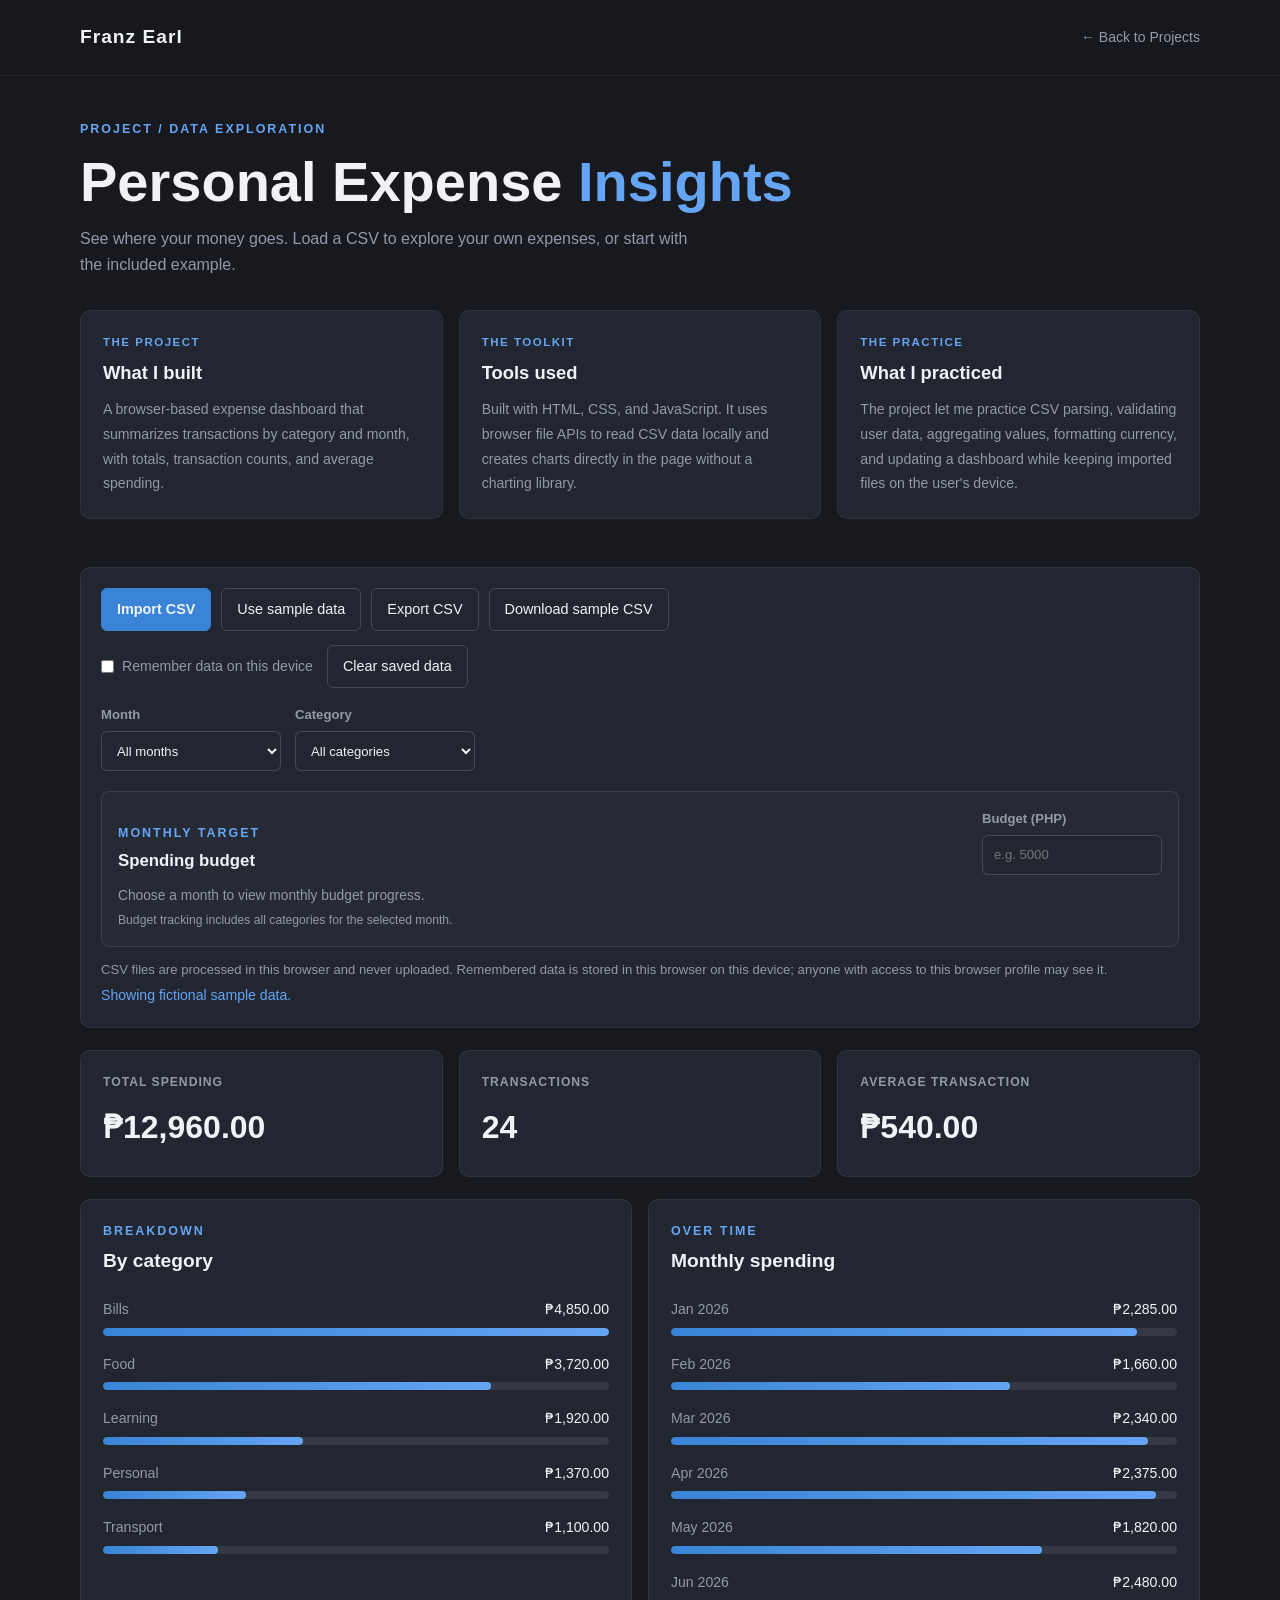
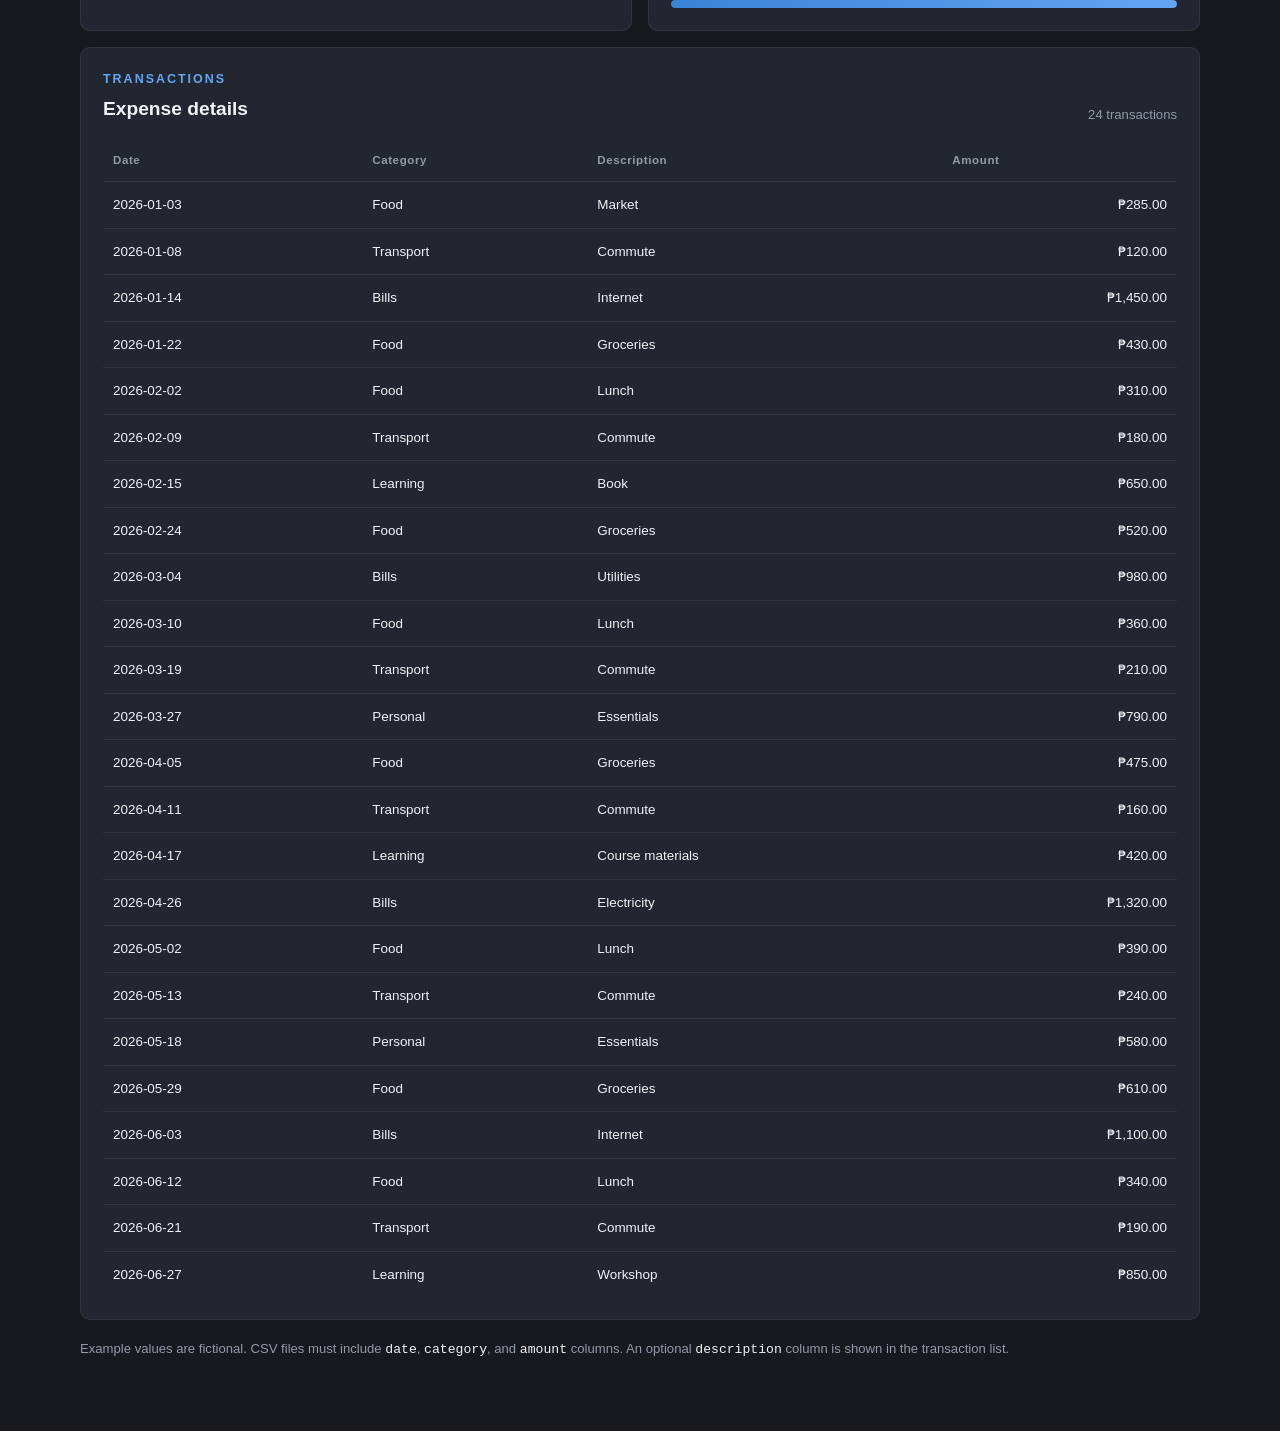
==== projects/expense-insights/index.html @ 7badbdc2 "Add monthly budget tracking to expense dashboard Co-authored-by: Copilot App <223556219+Copilot@user" ====
<!DOCTYPE html>
<html lang="en">
<head>
    <meta charset="UTF-8">
    <meta name="viewport" content="width=device-width, initial-scale=1.0">
    <meta name="description" content="A private, browser-based dashboard for exploring expenses by month and category.">
    <title>Personal Expense Insights | Franz Earl</title>
    <link rel="stylesheet" href="../../styles.css">
    <link rel="stylesheet" href="styles.css">
    <script src="script.js" defer></script>
</head>
<body>
    <header>
        <nav class="navbar">
            <a href="../../index.html" class="logo">Franz Earl</a>
            <a href="../../index.html#projects" class="back-link">← Back to Projects</a>
        </nav>
    </header>

    <main class="expense-dashboard">
        <div class="dashboard-container">
            <section class="dashboard-heading" aria-labelledby="dashboard-title">
                <p class="dashboard-eyebrow">PROJECT / DATA EXPLORATION</p>
                <h1 id="dashboard-title">Personal Expense <span>Insights</span></h1>
                <p class="dashboard-intro">
                    See where your money goes. Load a CSV to explore your own expenses,
                    or start with the included example.
                </p>
            </section>

            <section class="program-overview" aria-label="About this project">
                <article class="program-overview-card">
                    <p class="program-overview-label">THE PROJECT</p>
                    <h2>What I built</h2>
                    <p>
                        A browser-based expense dashboard that summarizes transactions
                        by category and month, with totals, transaction counts, and
                        average spending.
                    </p>
                </article>
                <article class="program-overview-card">
                    <p class="program-overview-label">THE TOOLKIT</p>
                    <h2>Tools used</h2>
                    <p>
                        Built with HTML, CSS, and JavaScript. It uses browser file APIs
                        to read CSV data locally and creates charts directly in the page
                        without a charting library.
                    </p>
                </article>
                <article class="program-overview-card">
                    <p class="program-overview-label">THE PRACTICE</p>
                    <h2>What I practiced</h2>
                    <p>
                        The project let me practice CSV parsing, validating user data,
                        aggregating values, formatting currency, and updating a dashboard
                        while keeping imported files on the user's device.
                    </p>
                </article>
            </section>

            <section class="dashboard-toolbar" aria-label="Expense data">
                <div class="data-actions">
                    <input id="csv-file" type="file" accept=".csv,text/csv">
                    <label class="upload-button" for="csv-file">Import CSV</label>
                    <button id="sample-button" class="secondary-button" type="button">Use sample data</button>
                    <button id="export-button" class="secondary-button" type="button">Export CSV</button>
                    <a id="download-sample" class="secondary-button" download="sample-expenses.csv">Download sample CSV</a>
                </div>
                <div class="saved-data-actions">
                    <label class="remember-data-option">
                        <input id="remember-data" type="checkbox">
                        Remember data on this device
                    </label>
                    <button id="clear-saved-data" class="secondary-button" type="button">
                        Clear saved data
                    </button>
                </div>
                <div class="expense-filters" aria-label="Filter expenses">
                    <label class="expense-filter">
                        <span>Month</span>
                        <select id="month-filter">
                            <option value="">All months</option>
                        </select>
                    </label>
                    <label class="expense-filter">
                        <span>Category</span>
                        <select id="category-filter">
                            <option value="">All categories</option>
                        </select>
                    </label>
                </div>
                <section class="monthly-budget" aria-labelledby="monthly-budget-title">
                    <div class="monthly-budget-heading">
                        <div>
                            <p class="chart-eyebrow">MONTHLY TARGET</p>
                            <h2 id="monthly-budget-title">Spending budget</h2>
                        </div>
                        <label class="budget-input">
                            <span>Budget (PHP)</span>
                            <input id="budget-target" type="number" min="0" step="0.01"
                                inputmode="decimal" placeholder="e.g. 5000">
                        </label>
                    </div>
                    <progress id="budget-progress" max="100" value="0" hidden
                        aria-label="Monthly budget used"></progress>
                    <p id="budget-status" class="budget-status" role="status" aria-live="polite">
                        Choose a month and enter a budget to track spending.
                    </p>
                    <p class="budget-note">
                        Budget tracking includes all categories for the selected month.
                    </p>
                </section>
                <p class="privacy-note">
                    CSV files are processed in this browser and never uploaded. Remembered
                    data is stored in this browser on this device; anyone with access to
                    this browser profile may see it.
                </p>
                <p id="data-status" class="data-status" role="status" aria-live="polite"></p>
            </section>

            <section class="summary-grid" aria-label="Expense summary">
                <article class="summary-card">
                    <p class="summary-label">TOTAL SPENDING</p>
                    <p id="total-spending" class="summary-value">—</p>
                </article>
                <article class="summary-card">
                    <p class="summary-label">TRANSACTIONS</p>
                    <p id="transaction-count" class="summary-value">—</p>
                </article>
                <article class="summary-card">
                    <p class="summary-label">AVERAGE TRANSACTION</p>
                    <p id="average-transaction" class="summary-value">—</p>
                </article>
            </section>

            <section class="charts-grid" aria-label="Spending charts">
                <article class="chart-card">
                    <div class="chart-heading">
                        <div>
                            <p class="chart-eyebrow">BREAKDOWN</p>
                            <h2>By category</h2>
                        </div>
                    </div>
                    <div id="category-chart" class="chart-list"></div>
                </article>

                <article class="chart-card">
                    <div class="chart-heading">
                        <div>
                            <p class="chart-eyebrow">OVER TIME</p>
                            <h2>Monthly spending</h2>
                        </div>
                    </div>
                    <div id="monthly-chart" class="chart-list"></div>
                </article>
            </section>

            <section class="transaction-section" aria-labelledby="transaction-list-title">
                <div class="chart-heading transaction-heading">
                    <div>
                        <p class="chart-eyebrow">TRANSACTIONS</p>
                        <h2 id="transaction-list-title">Expense details</h2>
                    </div>
                    <span id="transaction-list-count" class="transaction-list-count"></span>
                </div>
                <div class="transaction-table-wrap">
                    <table class="transaction-table">
                        <thead>
                            <tr>
                                <th scope="col">Date</th>
                                <th scope="col">Category</th>
                                <th scope="col">Description</th>
                                <th scope="col">Amount</th>
                            </tr>
                        </thead>
                        <tbody id="transaction-rows"></tbody>
                    </table>
                </div>
            </section>

            <p class="dashboard-footnote">
                Example values are fictional. CSV files must include <code>date</code>,
                <code>category</code>, and <code>amount</code> columns. An optional
                <code>description</code> column is shown in the transaction list.
            </p>
        </div>
    </main>
</body>
</html>
---- styles.css ----
/* ---------- Global ---------- */

:root {
    --background: #17191F;
    --surface: #222630;
    --text-primary: #F0F2F5;
    --text-secondary: #9299A8;
    --accent: #3984D6;
    --accent-hover: #65A5F3;
}

* {
    margin: 0;
    padding: 0;
    box-sizing: border-box;
}

html {
    scroll-behavior: smooth;
}

*:focus-visible {
    outline: 2px solid var(--accent-hover);
    outline-offset: 4px;
}

body {
    background: var(--background);
    color: var(--text-primary);
    font-family: Arial, sans-serif;
    line-height: 1.6;
}

/* ---------- Navigation Bar ---------- */

header {
    width: 100%;
    position: fixed;
    top: 0;
    z-index: 100;
    background: rgba(23, 25, 31, 0.85);
    backdrop-filter: blur(12px);
    border-bottom: 1px solid rgba(255, 255, 255, 0.06);
}

.navbar {
    position: relative;
    max-width: 1200px;
    height: 75px;
    margin: auto;
    padding: 0 40px;

    display: flex;
    align-items: center;
    justify-content: space-between;
}

.logo {
    color: var(--text-primary);
    font-size: 1.2rem;
    font-weight: 700;
    text-decoration: none;
    letter-spacing: 1px;
}

.nav-links {
    display: flex;
    align-items: center;
    gap: 35px;
    list-style: none;
}

.nav-links a {
    color: var(--text-secondary);
    font-size: 0.95rem;
    text-decoration: none;
    transition: color 0.2s ease;
}

.nav-toggle {
    display: none;
    align-items: center;
    gap: 10px;
    padding: 8px 10px;
    border: 1px solid rgba(146, 153, 168, 0.3);
    border-radius: 6px;
    color: var(--text-primary);
    background: transparent;
    font: inherit;
    cursor: pointer;
}

.nav-toggle-icon {
    display: grid;
    gap: 4px;
}

.nav-toggle-icon span {
    width: 18px;
    height: 2px;
    border-radius: 2px;
    background: currentColor;
    transition: transform 0.2s ease, opacity 0.2s ease;
}

.menu-open .nav-toggle-icon span:first-child {
    transform: translateY(6px) rotate(45deg);
}

.menu-open .nav-toggle-icon span:nth-child(2) {
    opacity: 0;
}

.menu-open .nav-toggle-icon span:last-child {
    transform: translateY(-6px) rotate(-45deg);
}

.nav-links a.active {
    color: var(--accent-hover);
}

.nav-links a:hover {
    color: var(--accent-hover);
}

section {
    scroll-margin-top: 75px;
}

/* ---------- Hero Section ---------- */

.hero {
    min-height: 100vh;
    max-width: 1200px;
    margin: auto;
    padding: 75px 40px 0;

    display: flex;
    align-items: center;
}

.hero-content {
    max-width: 750px;
}

.hero-greeting {
    color: var(--accent-hover);
    font-size: 0.9rem;
    font-weight: 600;
    letter-spacing: 3px;
    margin-bottom: 15px;
}

.hero h1 {
    font-size: clamp(3rem, 7vw, 5.5rem);
    line-height: 1.1;
    margin-bottom: 15px;
}

.hero h2 {
    color: var(--text-secondary);
    font-size: clamp(1.2rem, 3vw, 1.8rem);
    font-weight: 400;
    margin-bottom: 20px;
}

.hero-description {
    color: var(--text-secondary);
    max-width: 550px;
    margin-bottom: 35px;
}

/* ---------- Hero Decoration ---------- */

.hero {
    position: relative;
    isolation: isolate;
}

.hero::before {
    content: "";
    position: absolute;
    width: 450px;
    aspect-ratio: 1;
    right: 7%;
    top: 50%;
    transform: translateY(-50%);

    background: radial-gradient(
        circle,
        rgba(57, 132, 214, 0.18) 0%,
        rgba(57, 132, 214, 0.06) 45%,
        transparent 70%
    );

    filter: blur(15px);
    pointer-events: none;
    z-index: -1;
}

.hero::after {
    content: "";
    position: absolute;
    width: 380px;
    aspect-ratio: 1;
    right: 3%;
    top: 50%;
    transform: translateY(-50%);

    border-radius: 50%;
    border: 1px solid rgba(101, 165, 243, 0.12);

    box-shadow:
        0 0 0 35px rgba(101, 165, 243, 0.025),
        0 0 0 70px rgba(101, 165, 243, 0.02);

    pointer-events: none;
    z-index: -1;
}

/* ---------- Hero Buttons ---------- */

.hero-buttons {
    display: flex;
    gap: 15px;
    flex-wrap: wrap;
}

.hero-buttons a {
    padding: 11px 24px;
    border-radius: 6px;
    font-size: 0.95rem;
    font-weight: 600;
    text-decoration: none;
    transition: all 0.2s ease;
}

.btn-primary {
    background: var(--accent);
    color: white;
}

.btn-primary:hover {
    background: var(--accent-hover);
}

.btn-secondary {
    border: 1px solid var(--text-secondary);
    color: var(--text-primary);
}

.btn-secondary:hover {
    border-color: var(--accent-hover);
    color: var(--accent-hover);
}

/* ---------- About Section ---------- */

.about {
    padding: 120px 40px;
    background: var(--surface);
}

.about-container {
    max-width: 1120px;
    margin: auto;
}

.section-heading {
    margin-bottom: 50px;
}

.section-label {
    color: var(--accent-hover);
    font-size: 0.85rem;
    font-weight: 600;
    letter-spacing: 3px;
    margin-bottom: 10px;
}

.section-heading h2 {
    font-size: 2.5rem;
}

.about-content {
    display: grid;
    grid-template-columns: 1.5fr 1fr;
    gap: 80px;
}

.about-text h3 {
    font-size: 1.5rem;
    margin-bottom: 20px;
}

.about-text p {
    color: var(--text-secondary);
    margin-bottom: 20px;
    line-height: 1.9;
}

.about-details {
    display: flex;
    flex-direction: column;
    gap: 15px;
}

.detail-card {
    display: flex;
    flex-direction: column;
    padding: 20px;
    background: var(--background);
    border: 1px solid rgba(255, 255, 255, 0.06);
    border-radius: 8px;
    gap: 5px;
}

.detail-label {
    color: var(--text-secondary);
    font-size: 0.75rem;
    letter-spacing: 1px;
}

.detail-value {
    color: var(--text-primary);
    font-weight: 600;
}

/* ---------- About Responsive ---------- */

@media (max-width: 768px) {
    .about {
        padding: 90px 20px;
    }

    .about-content {
        grid-template-columns: 1fr;
        gap: 35px;
    }

    .section-heading h2 {
        font-size: 2rem;
    }
}


/* ---------- Responsive ---------- */

@media (max-width: 600px) {
    .navbar {
        padding: 0 20px;
    }

    .nav-toggle {
        display: flex;
    }

    .nav-links {
        display: none;
        position: absolute;
        top: 100%;
        right: 20px;
        left: 20px;
        padding: 8px;
        flex-direction: column;
        align-items: stretch;
        gap: 0;
        background: var(--surface);
        border: 1px solid rgba(255, 255, 255, 0.08);
        border-radius: 0 0 8px 8px;
        box-shadow: 0 12px 24px rgba(0, 0, 0, 0.25);
    }

    .navbar.menu-open .nav-links {
        display: flex;
    }

    .nav-links a {
        display: block;
        padding: 12px;
        font-size: 0.95rem;
    }

    .hero {
        padding-left: 20px;
        padding-right: 20px;
    }

    .hero h1 {
        font-size: clamp(2rem, 10vw, 3.25rem);
    }

    .hero::before,
    .hero::after {
        right: -180px;
        opacity: 0.35;
    }
}


/* ---------- Projects Section ---------- */

.projects {
    padding: 120px 40px;
}

.projects-container {
    max-width: 1120px;
    margin: auto;
}

.section-description {
    color: var(--text-secondary);
    margin-top: 12px;
    max-width: 550px;
}

.project-grid {
    display: grid;
    grid-template-columns: repeat(auto-fit, minmax(280px, 1fr));
    gap: 25px;
}

.project-card {
    overflow: hidden;
    background: var(--surface);
    border: 1px solid rgba(255, 255, 255, 0.06);
    border-radius: 10px;
    transition: transform 0.25s ease,
                border-color 0.25s ease;
}

.project-card-link {
    display: block;
    height: 100%;
    color: inherit;
    text-decoration: none;
}

.project-card:hover {
    transform: translateY(-5px);
    border-color: var(--accent);
}

.project-card-link,
.project-card-link:visited,
.project-card-link:hover,
.project-card-link:active {
    color: inherit;
    text-decoration: none;
}

.project-image {
    position: relative;
    overflow: hidden;
    height: 190px;
    display: flex;
    align-items: center;
    justify-content: center;
    background:
        radial-gradient(ellipse at 50% 110%, rgba(57, 132, 214, 0.22), transparent 62%),
        #202632;
}

.project-image::before,
.project-image::after {
    content: "";
    position: absolute;
    border: 1px solid rgba(101, 165, 243, 0.1);
    border-radius: 50%;
}

.project-image::before {
    width: 270px;
    height: 270px;
}

.project-image::after {
    width: 340px;
    height: 340px;
}

.code-preview,
.dashboard-preview {
    position: relative;
    z-index: 1;
    width: min(78%, 330px);
    padding: 14px;
    border: 1px solid rgba(146, 153, 168, 0.24);
    border-radius: 8px;
    background: rgba(23, 25, 31, 0.92);
    box-shadow: 0 16px 35px rgba(0, 0, 0, 0.32);
    transition: transform 0.25s ease;
}

.project-card:hover .code-preview,
.project-card:hover .dashboard-preview {
    transform: translateY(-4px);
}

.code-preview {
    color: #d7e1ef;
    font: 0.72rem/1.65 Consolas, monospace;
    text-align: left;
}

.code-preview p {
    white-space: nowrap;
}

.code-preview p span {
    display: inline-block;
    width: 24px;
    color: #69778c;
}

.preview-window-bar {
    display: flex;
    gap: 5px;
    margin-bottom: 10px;
}

.preview-window-bar i,
.preview-heading i {
    width: 6px;
    height: 6px;
    border-radius: 50%;
    background: #66748a;
}

.preview-window-bar i:first-child {
    background: #e48d82;
}

.preview-window-bar i:nth-child(2) {
    background: #e5c27b;
}

.preview-window-bar i:last-child {
    background: #82c99a;
}

.dashboard-preview {
    padding: 12px;
}

.preview-heading {
    display: flex;
    align-items: center;
    justify-content: space-between;
    color: var(--text-primary);
    font-size: 0.65rem;
    font-weight: 700;
}

.preview-heading i {
    width: 21px;
    border-radius: 3px;
    background: rgba(101, 165, 243, 0.35);
}

.preview-stats {
    display: grid;
    grid-template-columns: repeat(3, 1fr);
    gap: 7px;
    margin: 11px 0;
}

.preview-stats i {
    height: 25px;
    border: 1px solid rgba(146, 153, 168, 0.12);
    border-radius: 4px;
    background: linear-gradient(180deg, rgba(101, 165, 243, 0.18), rgba(101, 165, 243, 0.03));
}

.preview-chart {
    height: 58px;
    display: flex;
    align-items: flex-end;
    justify-content: space-around;
    gap: 7px;
    padding: 5px 8px 0;
    border-bottom: 1px solid rgba(146, 153, 168, 0.18);
}

.preview-chart span {
    width: 11%;
    height: var(--bar-height);
    border-radius: 3px 3px 0 0;
    background: linear-gradient(180deg, #65a5f3, #3984d6);
}

.preview-grades {
    display: grid;
    gap: 7px;
}

.preview-grades span {
    position: relative;
    height: 5px;
    border-radius: 999px;
    background: rgba(146, 153, 168, 0.16);
}

.preview-grades span::before {
    content: "";
    position: absolute;
    inset: 0 auto 0 0;
    width: var(--grade-width);
    border-radius: inherit;
    background: linear-gradient(90deg, #3984d6, #65a5f3);
}

.project-info {
    padding: 25px;
}

.project-info h3 {
    font-size: 1.25rem;
    margin-bottom: 10px;
}

.project-info p {
    color: var(--text-secondary);
    font-size: 0.9rem;
    line-height: 1.7;
    margin-bottom: 20px;
}

.project-tags {
    display: flex;
    flex-wrap: wrap;
    gap: 8px;
    margin-bottom: 25px;
}

.project-tags span {
    padding: 5px 10px;
    background: rgba(57, 132, 214, 0.12);
    color: var(--accent-hover);
    border-radius: 4px;
    font-size: 0.75rem;
}

.project-link {
    color: var(--accent-hover);
    font-size: 0.9rem;
    font-weight: 600;
    text-decoration: none;
}

.project-link:hover {
    color: white;
}

/* ---------- Projects Responsive ---------- */

@media (max-width: 900px) {
    .project-grid {
        grid-template-columns: repeat(2, 1fr);
    }
}

@media (max-width: 600px) {
    .projects {
        padding: 90px 20px;
    }

    .project-grid {
        grid-template-columns: 1fr;
    }

    .project-image {
        height: 170px;
    }
}

/* ---------- Skills Section ---------- */

.skills {
    padding: 120px 40px;
    background: var(--surface);
}

.skills-container {
    max-width: 1120px;
    margin: auto;
}

.skills-grid {
    display: grid;
    grid-template-columns: repeat(2, 1fr);
    gap: 25px;
}

.skill-card {
    padding: 30px;
    background: var(--background);
    border: 1px solid rgba(255, 255, 255, 0.06);
    border-radius: 10px;
    transition: border-color 0.25s ease;
}

.skill-card:hover {
    border-color: var(--accent);
}

.skill-icon {
    color: var(--accent-hover);
    font-size: 0.85rem;
    font-weight: 700;
    letter-spacing: 2px;
    margin-bottom: 20px;
}

.skill-card h3 {
    font-size: 1.15rem;
    margin-bottom: 20px;
}

.skill-list {
    display: flex;
    flex-wrap: wrap;
    gap: 10px;
}

.skill-list span {
    padding: 7px 12px;
    background: var(--surface);
    color: var(--text-secondary);
    border-radius: 5px;
    font-size: 0.85rem;
}

/* ---------- Skills Responsive ---------- */

@media (max-width: 600px) {
    .skills {
        padding: 90px 20px;
    }

    .skills-grid {
        grid-template-columns: 1fr;
    }
}

/* ---------- Contact Section ---------- */

.contact {
    padding: 120px 40px;
    background: var(--surface);
}

.contact-container {
    max-width: 1120px;
    margin: auto;
}

.contact-content {
    max-width: 650px;
}

.contact-content h3 {
    font-size: 1.8rem;
    margin-bottom: 15px;
}

.contact-content h3 span {
    color: var(--accent);
}

.contact-content p {
    color: var(--text-secondary);
    line-height: 1.8;
    margin-bottom: 30px;
}

.contact-links {
    display: grid;
    grid-template-columns: repeat(2, 1fr);
    gap: 12px;
}

.contact-link {
    position: relative;
    display: flex;
    flex-direction: column;
    gap: 6px;
    padding: 20px;
    background: var(--background);
    border: 1px solid rgba(146, 153, 168, 0.15);
    border-radius: 8px;
    text-decoration: none;
    transition: border-color 0.2s, background 0.2s;
}

.contact-link:hover {
    background: #1D222C;
    border-color: var(--accent);
}

.contact-link-name {
    color: var(--text-primary);
    font-size: 15px;
    font-weight: 600;
}

.contact-link-description {
    color: var(--text-secondary);
    font-size: 13px;
}

.contact-link-arrow {
    position: absolute;
    top: 20px;
    right: 20px;
    color: var(--text-secondary);
    transition: color 0.2s, transform 0.2s;
}

.contact-link:hover .contact-link-arrow {
    color: var(--accent-hover);
    transform: translate(2px, -2px);
}

/* ---------- Contact Responsive ---------- */

@media (max-width: 600px) {
    .contact {
        padding: 90px 20px;
    }

    .contact-links {
        grid-template-columns: 1fr;
    }
}

/* ---------- Footer ---------- */

.footer {
    padding: 30px 40px;
    background: var(--background);
    border-top: 1px solid rgba(146, 153, 168, 0.12);
}

.footer-container {
    max-width: 1120px;
    margin: auto;

    display: flex;
    align-items: center;
    justify-content: space-between;
    gap: 20px;
}

.footer p {
    color: var(--text-secondary);
    font-size: 0.85rem;
}

.footer a {
    display: inline-block;
    color: var(--text-secondary);
    font-size: 0.85rem;
    text-decoration: none;
    transition: color 0.2s ease, transform 0.2s ease;
}

.footer a:hover {
    color: var(--accent-hover);
    transform: translateY(-2px);
}

/* ---------- Footer Responsive ---------- */

@media (max-width: 600px) {
    .footer {
        padding: 25px 20px;
    }

    .footer-container {
        flex-direction: column;
        text-align: center;
    }
}

/* ---------- C Programs Page ---------- */

.programs-page {
    width: 100%;
    padding: 90px 40px;
}

.programs-container {
    max-width: 1200px;
    margin: 0 auto;
}

.programs-heading {
    margin-bottom: 32px;
    padding-bottom: 28px;
    border-bottom: 1px solid rgba(146, 153, 168, 0.15);
}

.programs-heading .section-label {
    margin-bottom: 12px;
    color: var(--accent);
    font-size: 13px;
    font-weight: 600;
    letter-spacing: 2px;
}

.programs-heading h1 {
    margin: 0;
    color: var(--text-primary);
    font-size: 42px;
    letter-spacing: -1px;
}

.programs-heading h1 span {
    color: var(--accent);
}

.programs-heading .section-description {
    margin-top: 14px;
    color: var(--text-secondary);
    font-size: 16px;
    line-height: 1.7;
}

.program-overview {
    display: grid;
    grid-template-columns: repeat(3, minmax(0, 1fr));
    gap: 16px;
    margin-bottom: 48px;
}

.program-overview-card {
    padding: 22px;
    background: var(--surface);
    border: 1px solid rgba(255, 255, 255, 0.06);
    border-radius: 10px;
}

.program-overview-label {
    color: var(--accent-hover);
    font-size: 0.72rem;
    font-weight: 700;
    letter-spacing: 1.5px;
}

.program-overview-card h2,
.program-list-heading h2 {
    margin-top: 7px;
    font-size: 1.15rem;
}

.program-overview-card > p:last-child {
    margin-top: 10px;
    color: var(--text-secondary);
    font-size: 0.88rem;
    line-height: 1.75;
}

.program-list-heading {
    display: flex;
    align-items: flex-end;
    justify-content: space-between;
    gap: 16px;
    margin-bottom: 18px;
}

.program-list-heading > span {
    color: var(--text-secondary);
    font-size: 0.82rem;
}

.programs-page .file-list {
    display: flex;
    flex-direction: column;
    gap: 8px;
    max-width: 850px;
}

.programs-page .file-list a {
    display: flex;
    align-items: center;
    padding: 15px 18px;
    color: var(--text-secondary);
    background: transparent;
    border: 1px solid rgba(146, 153, 168, 0.15);
    border-radius: 8px;
    font-family: Consolas, monospace;
    font-size: 14px;
    text-decoration: none;
    transition: background 0.2s, border-color 0.2s, color 0.2s;
}

.programs-page .file-list a::before {
    content: "</>";
    margin-right: 14px;
    color: var(--accent);
    font-size: 12px;
}

.programs-page .file-list a:hover {
    background: #2A303C;
    border-color: var(--accent);
    color: var(--text-primary);
}

.programs-page footer {
    margin-top: 28px;
    color: var(--text-secondary);
    font-size: 12px;
}

.back-link {
    color: var(--text-secondary);
    font-size: 14px;
    text-decoration: none;
    transition: color 0.2s;
}

.back-link:hover {
    color: var(--accent-hover);
}

@media (max-width: 600px) {
    .programs-page {
        padding: 70px 20px;
    }

    .programs-heading h1 {
        font-size: 34px;
    }

    .program-overview {
        grid-template-columns: 1fr;
        gap: 12px;
        margin-bottom: 36px;
    }

    .program-overview-card {
        padding: 18px;
    }
}

@media (min-width: 601px) and (max-width: 900px) {
    .program-overview {
        grid-template-columns: repeat(2, minmax(0, 1fr));
    }

    .program-overview-card:last-child {
        grid-column: 1 / -1;
        width: min(100%, 420px);
        justify-self: center;
    }
}

@media (prefers-reduced-motion: reduce) {
    *,
    *::before,
    *::after {
        scroll-behavior: auto !important;
        animation-duration: 0.01ms !important;
        animation-iteration-count: 1 !important;
        transition-duration: 0.01ms !important;
    }
}
---- projects/expense-insights/styles.css ----
.expense-dashboard {
    min-height: 100vh;
    padding: 120px 40px 72px;
}

.dashboard-container {
    max-width: 1120px;
    margin: 0 auto;
}

.dashboard-heading {
    max-width: 760px;
    margin-bottom: 32px;
}

.dashboard-eyebrow,
.chart-eyebrow {
    color: var(--accent-hover);
    font-size: 0.78rem;
    font-weight: 700;
    letter-spacing: 2px;
}

.dashboard-heading h1 {
    margin: 10px 0 12px;
    font-size: clamp(2.2rem, 5vw, 3.5rem);
    line-height: 1.15;
}

.dashboard-heading h1 span {
    color: var(--accent-hover);
}

.dashboard-intro,
.privacy-note,
.dashboard-footnote {
    color: var(--text-secondary);
}

.dashboard-intro {
    max-width: 620px;
}

.dashboard-toolbar {
    padding: 20px;
    background: var(--surface);
    border: 1px solid rgba(255, 255, 255, 0.07);
    border-radius: 10px;
}

.data-actions {
    display: flex;
    flex-wrap: wrap;
    align-items: center;
    gap: 10px;
}

.saved-data-actions {
    display: flex;
    flex-wrap: wrap;
    align-items: center;
    gap: 14px;
    margin-top: 14px;
}

.remember-data-option {
    display: inline-flex;
    align-items: center;
    gap: 8px;
    min-height: 42px;
    color: var(--text-secondary);
    font-size: 0.88rem;
    cursor: pointer;
}

.remember-data-option input {
    accent-color: var(--accent);
}

.remember-data-option:focus-within {
    outline: 2px solid var(--accent-hover);
    outline-offset: 3px;
}

.expense-filters {
    display: flex;
    flex-wrap: wrap;
    gap: 14px;
    margin-top: 16px;
}

.expense-filter {
    display: grid;
    gap: 6px;
    color: var(--text-secondary);
    font-size: 0.82rem;
    font-weight: 600;
}

.expense-filter select {
    min-width: 180px;
    min-height: 40px;
    padding: 8px 32px 8px 11px;
    border: 1px solid rgba(146, 153, 168, 0.3);
    border-radius: 6px;
    color: var(--text-primary);
    background: var(--surface);
    font: inherit;
    font-weight: 400;
}

.expense-filter select:focus-visible {
    outline: 2px solid var(--accent-hover);
    outline-offset: 3px;
}

.monthly-budget {
    margin-top: 20px;
    padding: 16px;
    border: 1px solid rgba(146, 153, 168, 0.18);
    border-radius: 8px;
    background: rgba(146, 153, 168, 0.04);
}

.monthly-budget-heading {
    display: flex;
    flex-wrap: wrap;
    align-items: flex-end;
    justify-content: space-between;
    gap: 14px;
}

.monthly-budget-heading h2 {
    margin-top: 4px;
    font-size: 1.05rem;
}

.budget-input {
    display: grid;
    gap: 6px;
    color: var(--text-secondary);
    font-size: 0.82rem;
    font-weight: 600;
}

.budget-input input {
    width: 180px;
    min-height: 40px;
    padding: 8px 11px;
    border: 1px solid rgba(146, 153, 168, 0.3);
    border-radius: 6px;
    color: var(--text-primary);
    background: var(--surface);
    font: inherit;
    font-weight: 400;
}

.budget-input input:focus-visible {
    outline: 2px solid var(--accent-hover);
    outline-offset: 3px;
}

.monthly-budget progress {
    display: block;
    width: 100%;
    height: 10px;
    margin-top: 14px;
    overflow: hidden;
    border: 0;
    border-radius: 999px;
    background: rgba(146, 153, 168, 0.16);
    accent-color: var(--accent-hover);
}

.monthly-budget progress[hidden] {
    display: none;
}

.monthly-budget progress::-webkit-progress-bar {
    border-radius: 999px;
    background: rgba(146, 153, 168, 0.16);
}

.monthly-budget progress::-webkit-progress-value {
    border-radius: 999px;
    background: linear-gradient(90deg, var(--accent), var(--accent-hover));
}

.monthly-budget progress::-moz-progress-bar {
    border-radius: 999px;
    background: linear-gradient(90deg, var(--accent), var(--accent-hover));
}

.budget-status {
    margin-top: 10px;
    color: var(--text-secondary);
    font-size: 0.86rem;
}

.budget-note {
    margin-top: 4px;
    color: var(--text-secondary);
    font-size: 0.76rem;
}

.upload-button,
.secondary-button {
    min-height: 42px;
    display: inline-flex;
    align-items: center;
    justify-content: center;
    padding: 9px 15px;
    border: 1px solid rgba(146, 153, 168, 0.3);
    border-radius: 6px;
    color: var(--text-primary);
    background: transparent;
    font: inherit;
    font-size: 0.9rem;
    text-decoration: none;
    cursor: pointer;
}

.upload-button {
    border-color: var(--accent);
    background: var(--accent);
    font-weight: 600;
}

.upload-button:hover {
    background: var(--accent-hover);
}

.secondary-button:hover {
    border-color: var(--accent-hover);
    color: var(--accent-hover);
}

#csv-file {
    position: absolute;
    width: 1px;
    height: 1px;
    overflow: hidden;
    clip: rect(0, 0, 0, 0);
    white-space: nowrap;
    clip-path: inset(50%);
}

#csv-file:focus-visible + .upload-button {
    outline: 2px solid var(--accent-hover);
    outline-offset: 3px;
}

.privacy-note {
    margin-top: 12px;
    font-size: 0.82rem;
}

.data-status {
    min-height: 1.4em;
    margin-top: 4px;
    color: var(--accent-hover);
    font-size: 0.88rem;
}

.data-status[data-error="true"] {
    color: #ff9a9a;
}

.summary-grid {
    display: grid;
    grid-template-columns: repeat(3, minmax(0, 1fr));
    gap: 16px;
    margin: 22px 0;
}

.summary-card,
.chart-card,
.transaction-section {
    background: var(--surface);
    border: 1px solid rgba(255, 255, 255, 0.07);
    border-radius: 10px;
}

.summary-card {
    padding: 22px;
}

.summary-label {
    color: var(--text-secondary);
    font-size: 0.76rem;
    font-weight: 700;
    letter-spacing: 1px;
}

.summary-value {
    margin-top: 10px;
    font-size: clamp(1.45rem, 3vw, 2rem);
    font-weight: 700;
}

.charts-grid {
    display: grid;
    grid-template-columns: repeat(2, minmax(0, 1fr));
    gap: 16px;
}

.chart-card {
    min-width: 0;
    padding: 22px;
}

.transaction-section {
    margin-top: 16px;
    padding: 22px;
}

.chart-heading {
    margin-bottom: 22px;
}

.transaction-heading {
    display: flex;
    align-items: flex-end;
    justify-content: space-between;
    gap: 12px;
    margin-bottom: 14px;
}

.chart-heading h2 {
    margin-top: 4px;
    font-size: 1.2rem;
}

.transaction-list-count {
    color: var(--text-secondary);
    font-size: 0.82rem;
}

.transaction-table-wrap {
    overflow-x: auto;
}

.transaction-table {
    width: 100%;
    border-collapse: collapse;
    text-align: left;
}

.transaction-table th,
.transaction-table td {
    padding: 12px 10px;
    border-bottom: 1px solid rgba(146, 153, 168, 0.13);
    font-size: 0.84rem;
}

.transaction-table th {
    color: var(--text-secondary);
    font-size: 0.72rem;
    font-weight: 700;
    letter-spacing: 0.6px;
}

.transaction-table tbody tr:last-child td {
    border-bottom: 0;
}

.transaction-amount {
    text-align: right;
    font-variant-numeric: tabular-nums;
    white-space: nowrap;
}

.transaction-empty {
    color: var(--text-secondary);
    text-align: center;
}

.chart-list {
    display: grid;
    gap: 17px;
}

.chart-row {
    min-width: 0;
}

.chart-row-labels {
    display: flex;
    justify-content: space-between;
    gap: 12px;
    margin-bottom: 7px;
    font-size: 0.88rem;
}

.chart-row-labels span:first-child {
    overflow: hidden;
    color: var(--text-secondary);
    text-overflow: ellipsis;
    white-space: nowrap;
}

.chart-row-labels span:last-child {
    flex-shrink: 0;
    font-variant-numeric: tabular-nums;
}

.chart-track {
    height: 8px;
    overflow: hidden;
    border-radius: 999px;
    background: rgba(146, 153, 168, 0.16);
}

.chart-bar {
    height: 100%;
    min-width: 2px;
    border-radius: inherit;
    background: linear-gradient(90deg, var(--accent), var(--accent-hover));
}

.chart-empty {
    color: var(--text-secondary);
    font-size: 0.9rem;
}

.dashboard-footnote {
    margin-top: 18px;
    font-size: 0.82rem;
}

.dashboard-footnote code {
    color: var(--text-primary);
}

@media (max-width: 700px) {
    .expense-dashboard {
        padding: 105px 20px 50px;
    }

    .summary-grid {
        grid-template-columns: 1fr;
        gap: 10px;
    }

    .summary-card {
        padding: 17px 20px;
    }

    .transaction-section {
        padding: 18px 14px;
    }

    .transaction-table th,
    .transaction-table td {
        padding: 10px 8px;
    }

    .summary-value {
        margin-top: 4px;
    }

    .charts-grid {
        grid-template-columns: 1fr;
    }
}

@media (max-width: 420px) {
    .data-actions {
        align-items: stretch;
        flex-direction: column;
    }

    .data-actions > * {
        width: 100%;
    }

    .saved-data-actions {
        align-items: stretch;
        flex-direction: column;
        gap: 8px;
    }

    .saved-data-actions .secondary-button {
        width: 100%;
    }
}

@media (prefers-reduced-motion: reduce) {
    *,
    *::before,
    *::after {
        scroll-behavior: auto !important;
        transition-duration: 0.01ms !important;
    }
}
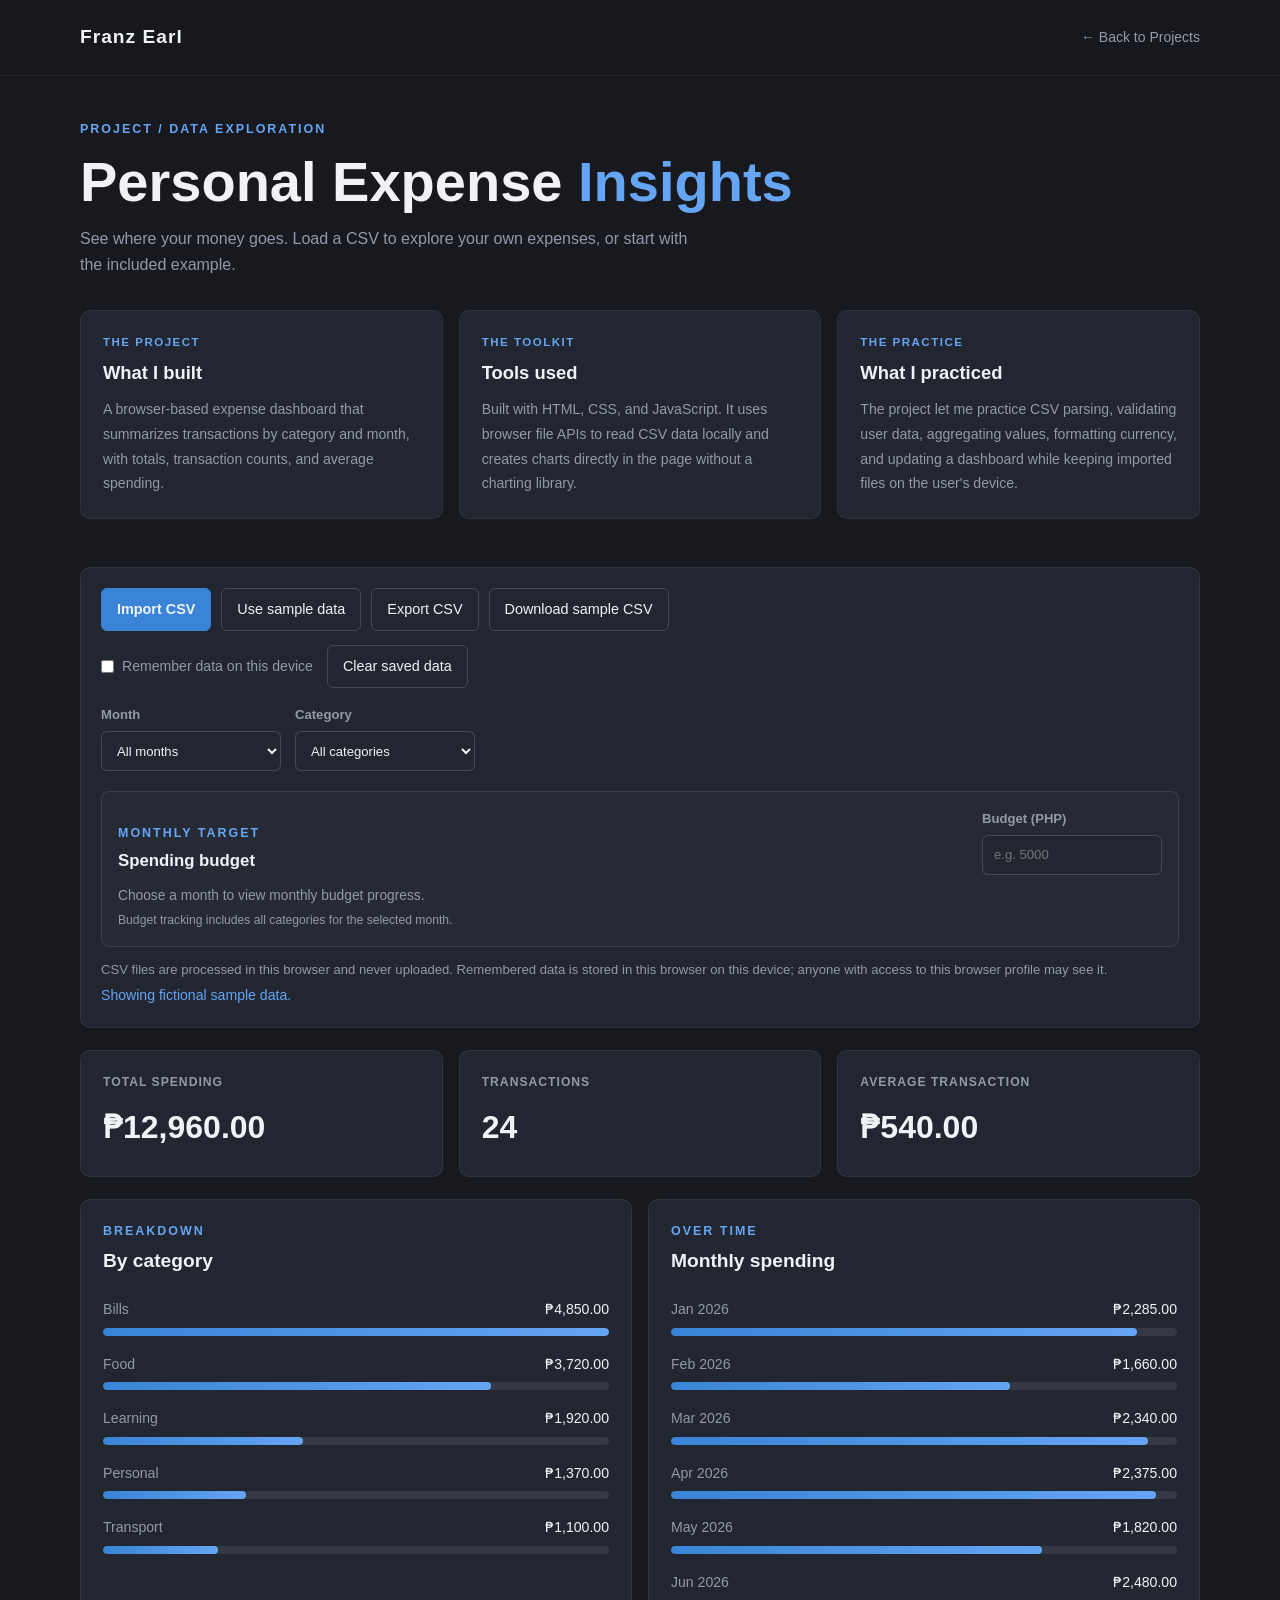
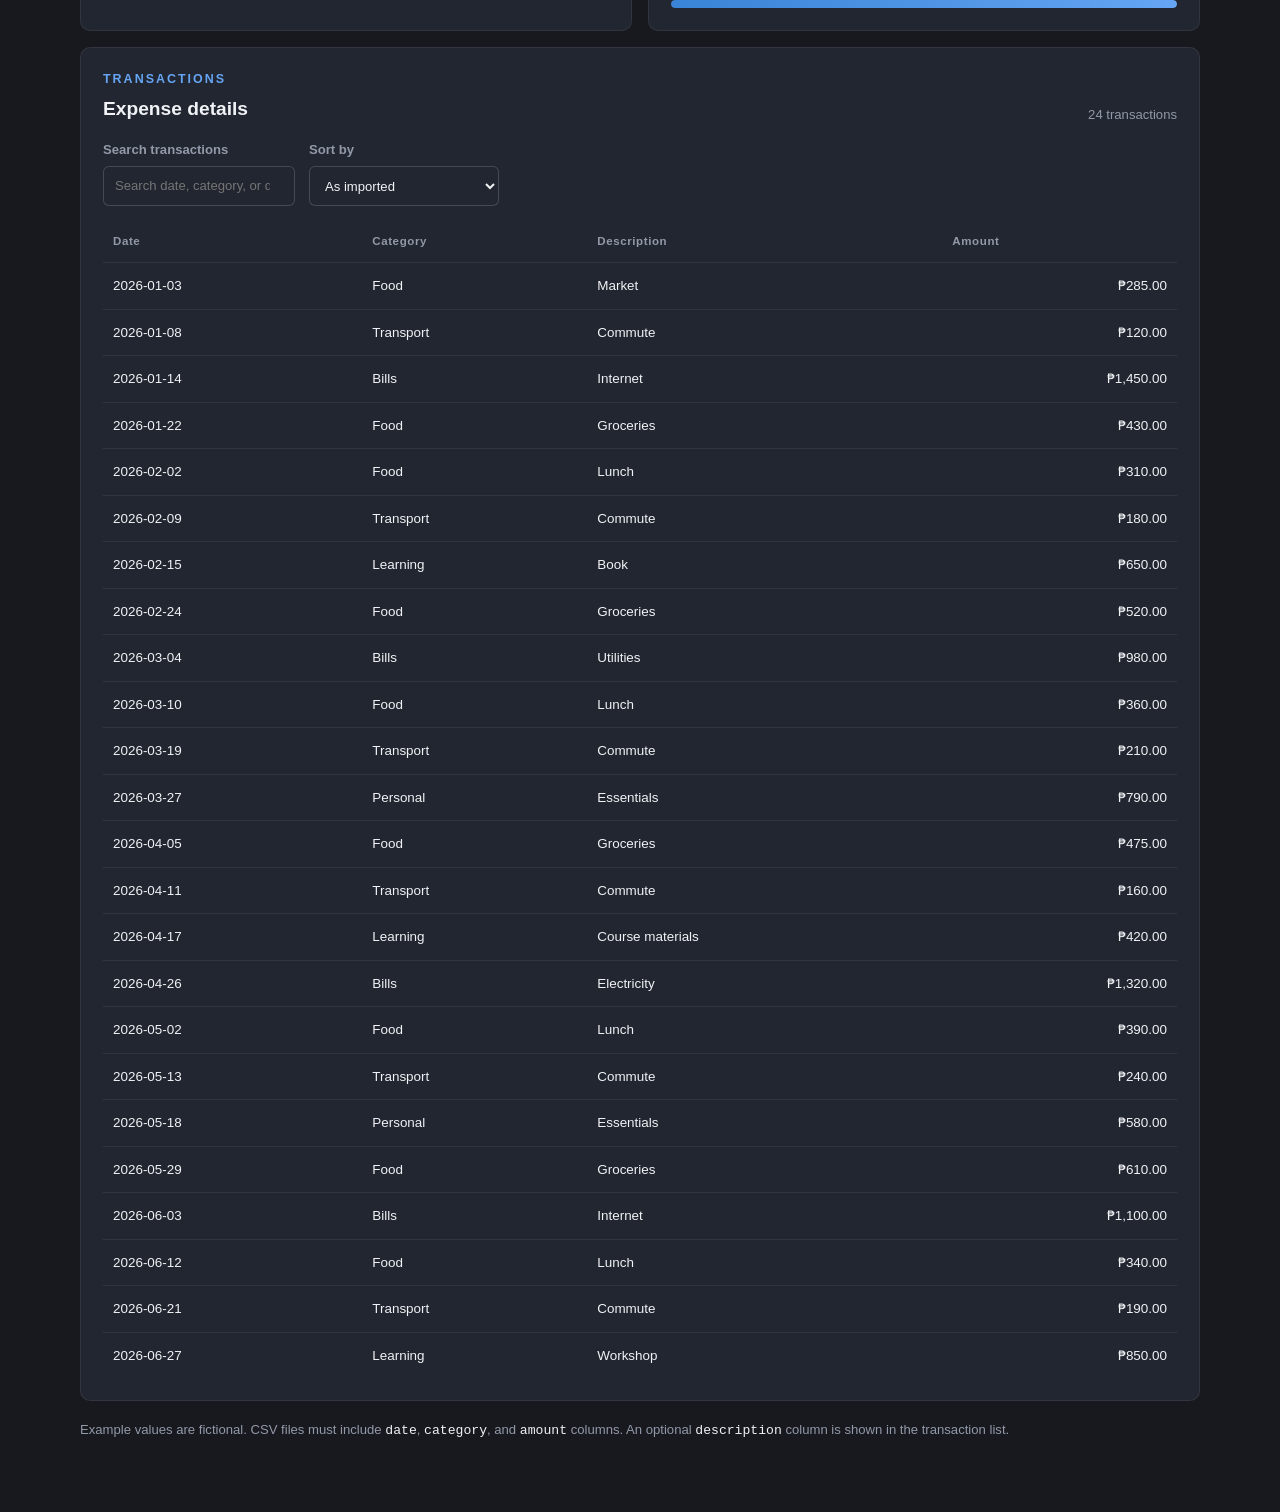
==== commit f5c33a4c: "Add transaction search and sorting Co-authored-by: Copilot App <223556219+Copilot@users.noreply.gith" ====
--- a/projects/expense-insights/index.html
+++ b/projects/expense-insights/index.html
@@ -163,6 +163,23 @@
                     </div>
                     <span id="transaction-list-count" class="transaction-list-count"></span>
                 </div>
+                <div class="transaction-controls">
+                    <label class="transaction-search">
+                        <span>Search transactions</span>
+                        <input id="transaction-search" type="search"
+                            placeholder="Search date, category, or description">
+                    </label>
+                    <label class="transaction-sort">
+                        <span>Sort by</span>
+                        <select id="transaction-sort">
+                            <option value="as-imported">As imported</option>
+                            <option value="date-desc">Date: newest first</option>
+                            <option value="date-asc">Date: oldest first</option>
+                            <option value="amount-desc">Amount: highest first</option>
+                            <option value="amount-asc">Amount: lowest first</option>
+                        </select>
+                    </label>
+                </div>
                 <div class="transaction-table-wrap">
                     <table class="transaction-table">
                         <thead>
--- a/projects/expense-insights/styles.css
+++ b/projects/expense-insights/styles.css
@@ -336,6 +336,49 @@
     font-size: 0.82rem;
 }
 
+.transaction-controls {
+    display: flex;
+    flex-wrap: wrap;
+    align-items: flex-end;
+    gap: 14px;
+    margin-bottom: 14px;
+}
+
+.transaction-search,
+.transaction-sort {
+    display: grid;
+    gap: 6px;
+    color: var(--text-secondary);
+    font-size: 0.82rem;
+    font-weight: 600;
+}
+
+.transaction-search input,
+.transaction-sort select {
+    min-height: 40px;
+    padding: 8px 11px;
+    border: 1px solid rgba(146, 153, 168, 0.3);
+    border-radius: 6px;
+    color: var(--text-primary);
+    background: var(--surface);
+    font: inherit;
+    font-weight: 400;
+}
+
+.transaction-search input {
+    width: min(100%, 340px);
+}
+
+.transaction-sort select {
+    min-width: 190px;
+}
+
+.transaction-search input:focus-visible,
+.transaction-sort select:focus-visible {
+    outline: 2px solid var(--accent-hover);
+    outline-offset: 3px;
+}
+
 .transaction-table-wrap {
     overflow-x: auto;
 }
@@ -448,6 +491,16 @@
 
     .transaction-section {
         padding: 18px 14px;
+    }
+
+    .transaction-controls {
+        align-items: stretch;
+        flex-direction: column;
+    }
+
+    .transaction-search input,
+    .transaction-sort select {
+        width: 100%;
     }
 
     .transaction-table th,
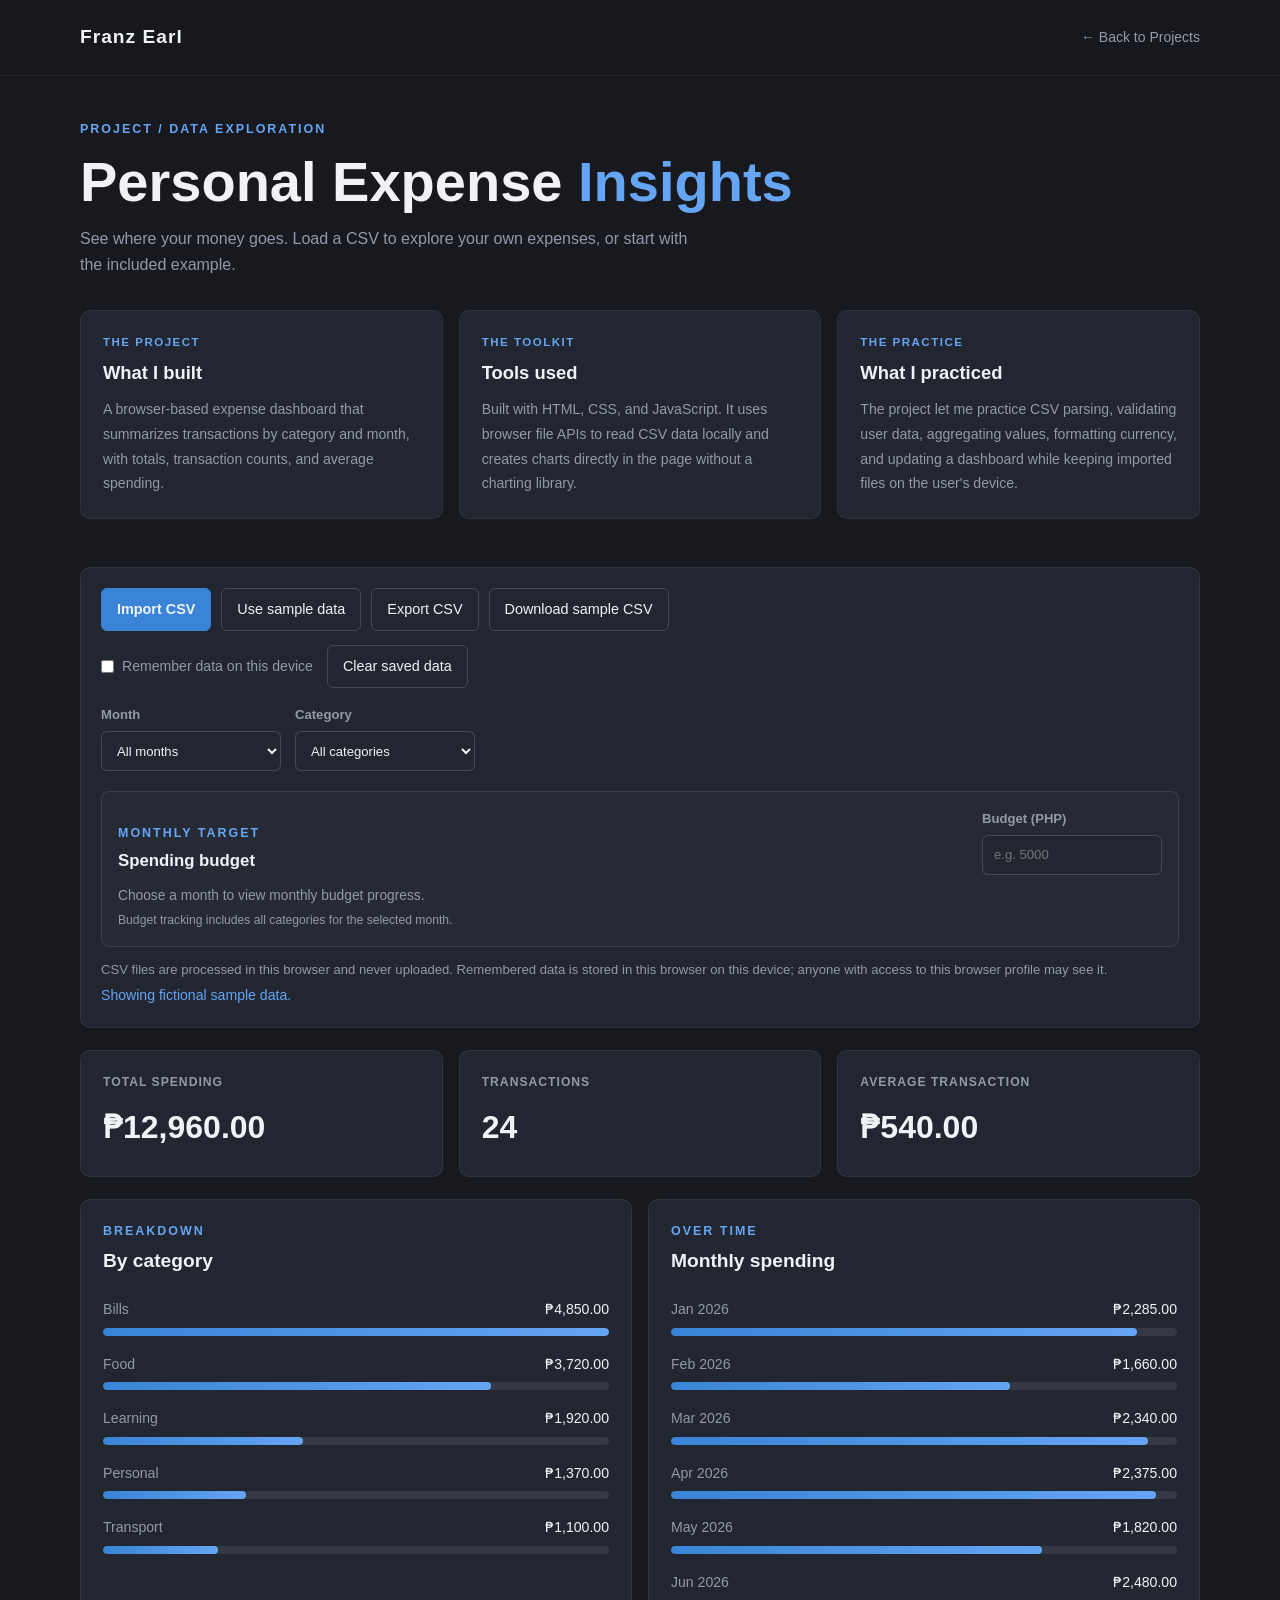
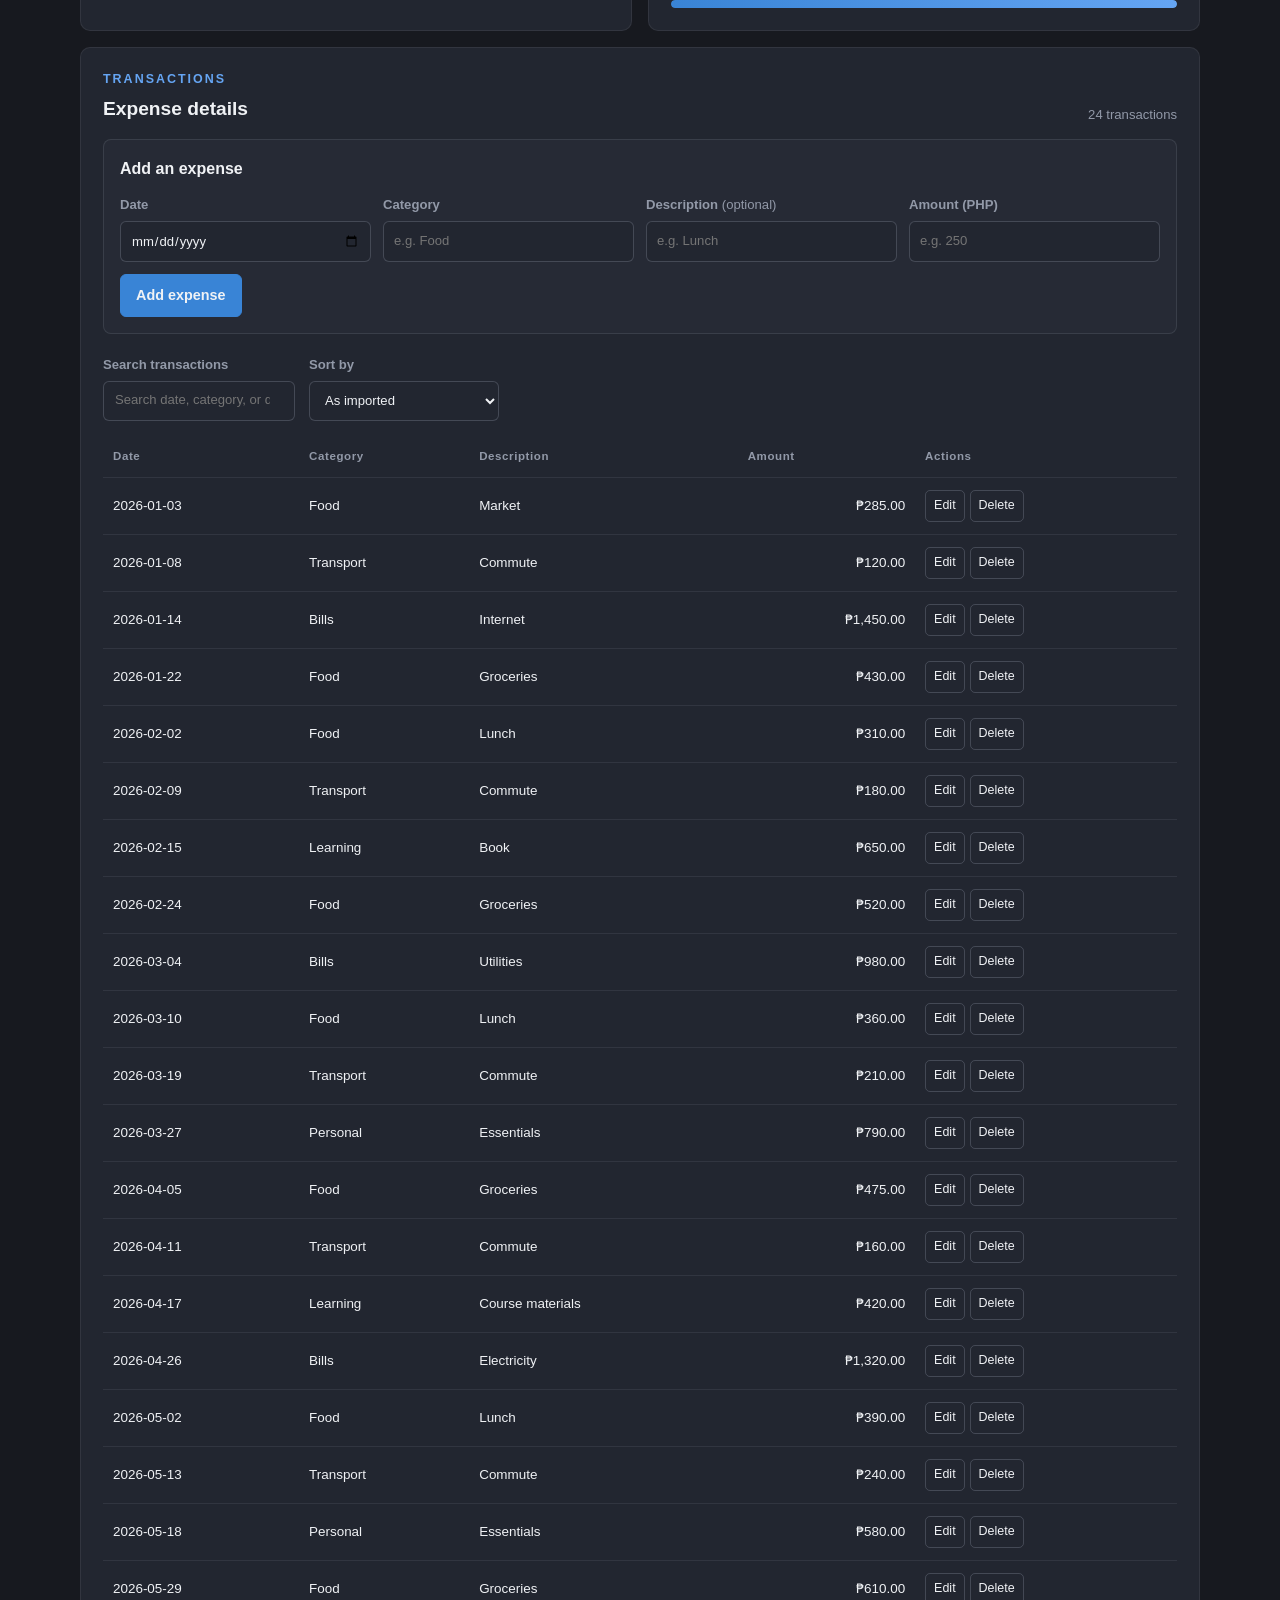
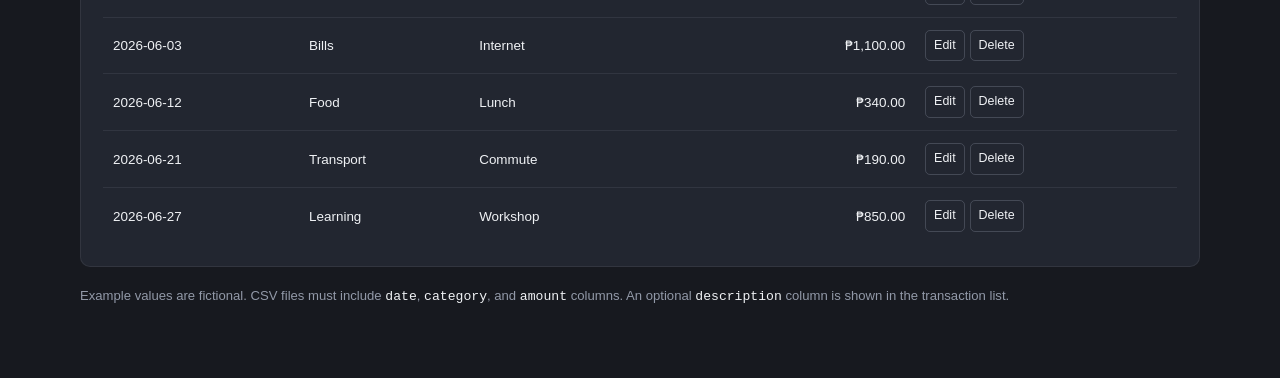
==== commit abd8ac24: "Add manual expense management Co-authored-by: Copilot App <223556219+Copilot@users.noreply.github.co" ====
--- a/projects/expense-insights/index.html
+++ b/projects/expense-insights/index.html
@@ -163,6 +163,38 @@
                     </div>
                     <span id="transaction-list-count" class="transaction-list-count"></span>
                 </div>
+                <form id="expense-form" class="expense-entry-form">
+                    <h3 id="expense-form-title">Add an expense</h3>
+                    <div class="expense-entry-fields">
+                        <label>
+                            <span>Date</span>
+                            <input id="expense-date" type="date" required>
+                        </label>
+                        <label>
+                            <span>Category</span>
+                            <input id="expense-category" type="text" maxlength="80"
+                                required placeholder="e.g. Food">
+                        </label>
+                        <label>
+                            <span>Description <span class="optional-label">(optional)</span></span>
+                            <input id="expense-description" type="text" maxlength="200"
+                                placeholder="e.g. Lunch">
+                        </label>
+                        <label>
+                            <span>Amount (PHP)</span>
+                            <input id="expense-amount" type="number" min="0" step="0.01"
+                                inputmode="decimal" required placeholder="e.g. 250">
+                        </label>
+                    </div>
+                    <div class="expense-entry-actions">
+                        <button id="expense-submit" class="upload-button" type="submit">
+                            Add expense
+                        </button>
+                        <button id="expense-cancel" class="secondary-button" type="button" hidden>
+                            Cancel edit
+                        </button>
+                    </div>
+                </form>
                 <div class="transaction-controls">
                     <label class="transaction-search">
                         <span>Search transactions</span>
@@ -188,6 +220,7 @@
                                 <th scope="col">Category</th>
                                 <th scope="col">Description</th>
                                 <th scope="col">Amount</th>
+                                <th scope="col">Actions</th>
                             </tr>
                         </thead>
                         <tbody id="transaction-rows"></tbody>
--- a/projects/expense-insights/styles.css
+++ b/projects/expense-insights/styles.css
@@ -336,6 +336,65 @@
     font-size: 0.82rem;
 }
 
+.expense-entry-form {
+    margin-bottom: 20px;
+    padding: 16px;
+    border: 1px solid rgba(146, 153, 168, 0.18);
+    border-radius: 8px;
+    background: rgba(146, 153, 168, 0.04);
+}
+
+.expense-entry-form h3 {
+    margin-bottom: 12px;
+    font-size: 1rem;
+}
+
+.expense-entry-fields {
+    display: grid;
+    grid-template-columns: repeat(4, minmax(0, 1fr));
+    gap: 12px;
+}
+
+.expense-entry-fields label {
+    display: grid;
+    gap: 6px;
+    color: var(--text-secondary);
+    font-size: 0.82rem;
+    font-weight: 600;
+}
+
+.expense-entry-fields input {
+    width: 100%;
+    min-height: 40px;
+    padding: 8px 10px;
+    border: 1px solid rgba(146, 153, 168, 0.3);
+    border-radius: 6px;
+    color: var(--text-primary);
+    background: var(--surface);
+    font: inherit;
+    font-weight: 400;
+}
+
+.expense-entry-fields input:focus-visible {
+    outline: 2px solid var(--accent-hover);
+    outline-offset: 3px;
+}
+
+.optional-label {
+    font-weight: 400;
+}
+
+.expense-entry-actions {
+    display: flex;
+    flex-wrap: wrap;
+    gap: 8px;
+    margin-top: 12px;
+}
+
+.expense-entry-actions [hidden] {
+    display: none;
+}
+
 .transaction-controls {
     display: flex;
     flex-wrap: wrap;
@@ -413,6 +472,30 @@
     white-space: nowrap;
 }
 
+.transaction-actions {
+    white-space: nowrap;
+}
+
+.transaction-actions button {
+    padding: 5px 8px;
+    border: 1px solid rgba(146, 153, 168, 0.3);
+    border-radius: 5px;
+    color: var(--text-primary);
+    background: transparent;
+    font: inherit;
+    font-size: 0.78rem;
+    cursor: pointer;
+}
+
+.transaction-actions button:hover {
+    border-color: var(--accent-hover);
+    color: var(--accent-hover);
+}
+
+.transaction-actions button + button {
+    margin-left: 5px;
+}
+
 .transaction-empty {
     color: var(--text-secondary);
     text-align: center;
@@ -498,6 +581,10 @@
         flex-direction: column;
     }
 
+    .expense-entry-fields {
+        grid-template-columns: repeat(2, minmax(0, 1fr));
+    }
+
     .transaction-search input,
     .transaction-sort select {
         width: 100%;
@@ -535,6 +622,10 @@
 
     .saved-data-actions .secondary-button {
         width: 100%;
+    }
+
+    .expense-entry-fields {
+        grid-template-columns: 1fr;
     }
 }
 
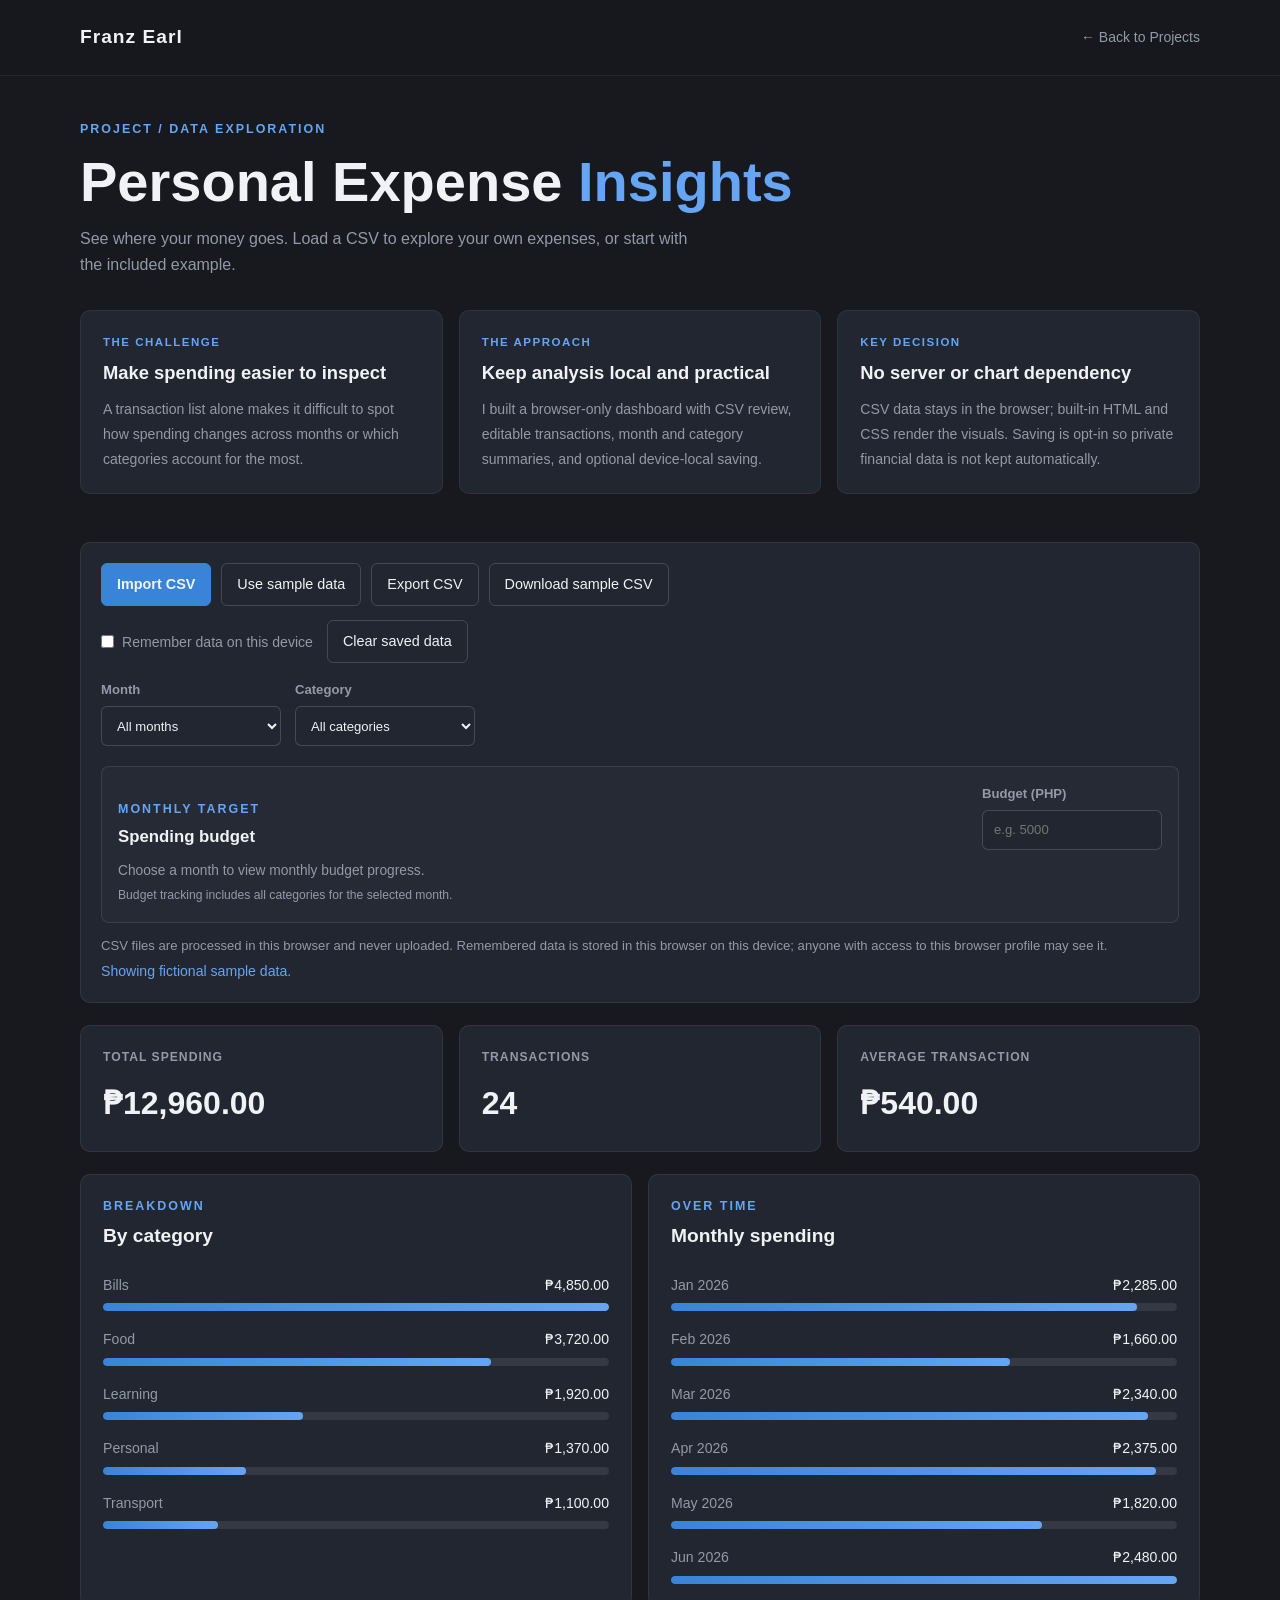
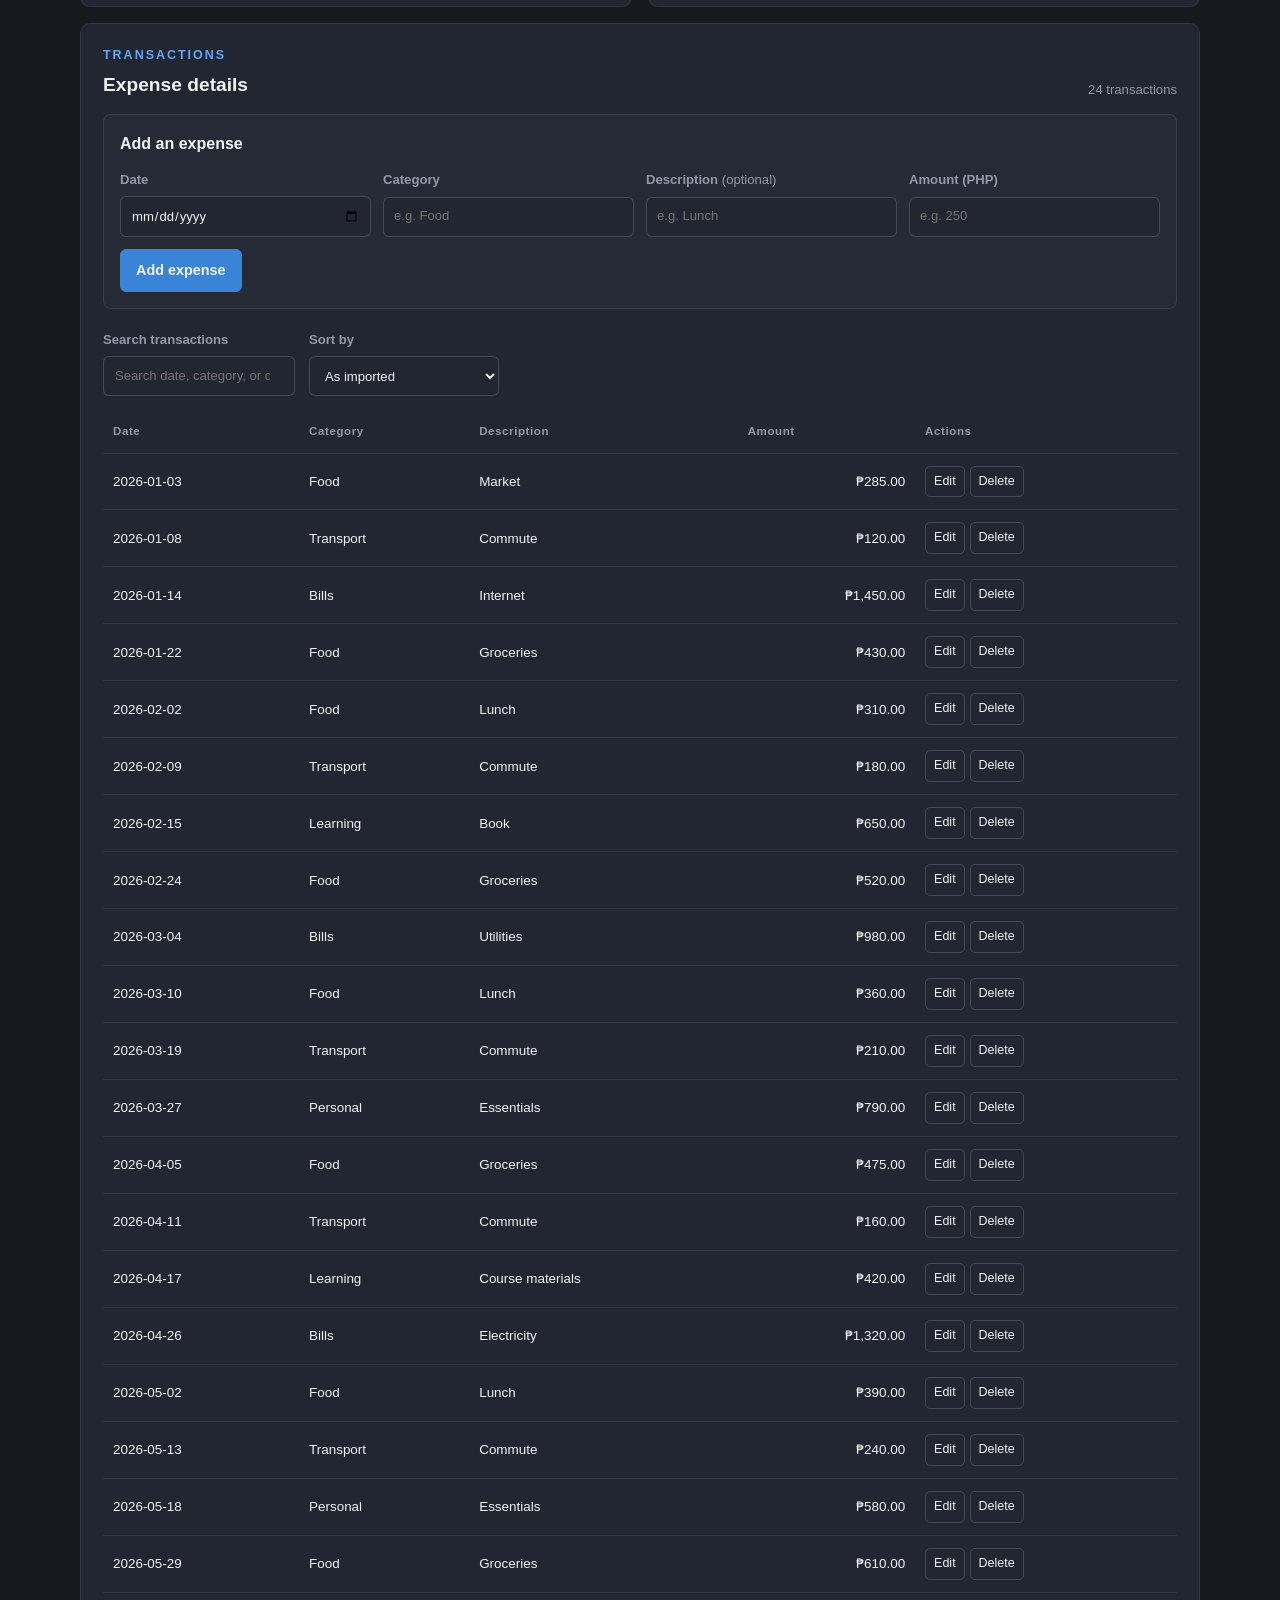
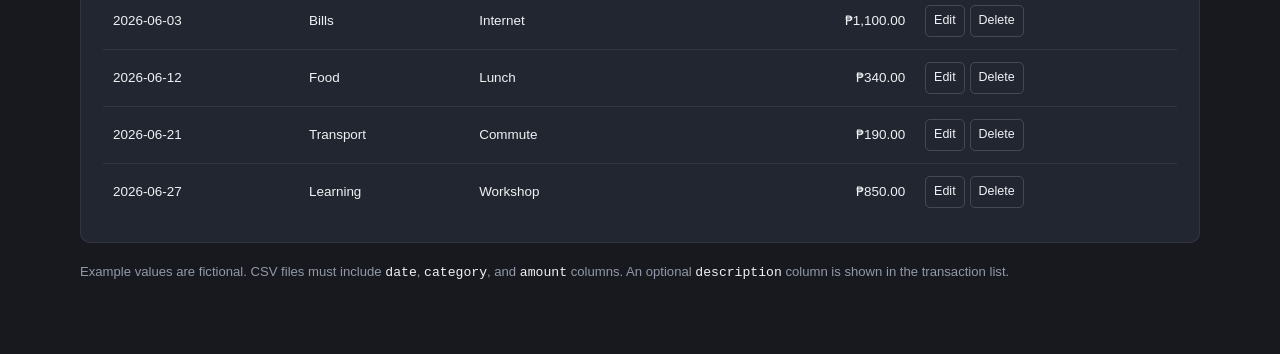
==== commit 24d3a6df: "Add dashboard project case studies Co-authored-by: Copilot App <223556219+Copilot@users.noreply.gith" ====
--- a/projects/expense-insights/index.html
+++ b/projects/expense-insights/index.html
@@ -28,36 +28,34 @@
                 </p>
             </section>
 
-            <section class="program-overview" aria-label="About this project">
+            <section class="program-overview" aria-label="Expense Insights case study">
                 <article class="program-overview-card">
-                    <p class="program-overview-label">THE PROJECT</p>
-                    <h2>What I built</h2>
+                    <p class="program-overview-label">THE CHALLENGE</p>
+                    <h2>Make spending easier to inspect</h2>
                     <p>
-                        A browser-based expense dashboard that summarizes transactions
-                        by category and month, with totals, transaction counts, and
-                        average spending.
+                        A transaction list alone makes it difficult to spot how spending
+                        changes across months or which categories account for the most.
                     </p>
                 </article>
                 <article class="program-overview-card">
-                    <p class="program-overview-label">THE TOOLKIT</p>
-                    <h2>Tools used</h2>
+                    <p class="program-overview-label">THE APPROACH</p>
+                    <h2>Keep analysis local and practical</h2>
                     <p>
-                        Built with HTML, CSS, and JavaScript. It uses browser file APIs
-                        to read CSV data locally and creates charts directly in the page
-                        without a charting library.
+                        I built a browser-only dashboard with CSV review, editable
+                        transactions, month and category summaries, and optional
+                        device-local saving.
                     </p>
                 </article>
                 <article class="program-overview-card">
-                    <p class="program-overview-label">THE PRACTICE</p>
-                    <h2>What I practiced</h2>
+                    <p class="program-overview-label">KEY DECISION</p>
+                    <h2>No server or chart dependency</h2>
                     <p>
-                        The project let me practice CSV parsing, validating user data,
-                        aggregating values, formatting currency, and updating a dashboard
-                        while keeping imported files on the user's device.
-                    </p>
-                </article>
-            </section>
-
+                        CSV data stays in the browser; built-in HTML and CSS render the
+                        visuals. Saving is opt-in so private financial data is not kept
+                        automatically.
+                    </p>
+                </article>
+            </section>
             <section class="dashboard-toolbar" aria-label="Expense data">
                 <div class="data-actions">
                     <input id="csv-file" type="file" accept=".csv,text/csv">
@@ -66,6 +64,21 @@
                     <button id="export-button" class="secondary-button" type="button">Export CSV</button>
                     <a id="download-sample" class="secondary-button" download="sample-expenses.csv">Download sample CSV</a>
                 </div>
+                <section id="import-preview" class="import-preview" aria-labelledby="import-preview-title" hidden>
+                    <h2 id="import-preview-title">Review CSV import</h2>
+                    <p id="import-preview-summary" role="status" aria-live="polite"></p>
+                    <p id="import-preview-warning" class="import-preview-warning" hidden></p>
+                    <ul id="import-preview-rows" class="import-preview-rows"></ul>
+                    <p id="import-preview-more" class="import-preview-more" hidden></p>
+                    <div class="import-preview-actions">
+                        <button id="confirm-import" class="upload-button" type="button">
+                            Replace dashboard data
+                        </button>
+                        <button id="cancel-import" class="secondary-button" type="button">
+                            Cancel import
+                        </button>
+                    </div>
+                </section>
                 <div class="saved-data-actions">
                     <label class="remember-data-option">
                         <input id="remember-data" type="checkbox">
@@ -118,7 +131,7 @@
                 <p id="data-status" class="data-status" role="status" aria-live="polite"></p>
             </section>
 
-            <section class="summary-grid" aria-label="Expense summary">
+            <section id="dashboard-summary" class="summary-grid" aria-label="Expense summary">
                 <article class="summary-card">
                     <p class="summary-label">TOTAL SPENDING</p>
                     <p id="total-spending" class="summary-value">—</p>
--- a/projects/expense-insights/styles.css
+++ b/projects/expense-insights/styles.css
@@ -53,6 +53,50 @@
     flex-wrap: wrap;
     align-items: center;
     gap: 10px;
+}
+
+.import-preview {
+    margin-top: 16px;
+    padding: 16px;
+    border: 1px solid rgba(146, 153, 168, 0.25);
+    border-radius: 8px;
+    background: rgba(146, 153, 168, 0.04);
+}
+
+.import-preview[hidden] {
+    display: none;
+}
+
+.import-preview h2 {
+    font-size: 1rem;
+}
+
+.import-preview > p {
+    margin-top: 8px;
+    color: var(--text-secondary);
+    font-size: 0.86rem;
+}
+
+.import-preview .import-preview-warning {
+    color: #ffd27a;
+}
+
+.import-preview-rows {
+    display: grid;
+    gap: 6px;
+    max-height: 220px;
+    margin: 12px 0;
+    padding-left: 22px;
+    overflow-y: auto;
+    color: var(--text-secondary);
+    font-size: 0.82rem;
+}
+
+.import-preview-actions {
+    display: flex;
+    flex-wrap: wrap;
+    gap: 8px;
+    margin-top: 12px;
 }
 
 .saved-data-actions {
@@ -614,6 +658,15 @@
         width: 100%;
     }
 
+    .import-preview-actions {
+        align-items: stretch;
+        flex-direction: column;
+    }
+
+    .import-preview-actions > * {
+        width: 100%;
+    }
+
     .saved-data-actions {
         align-items: stretch;
         flex-direction: column;
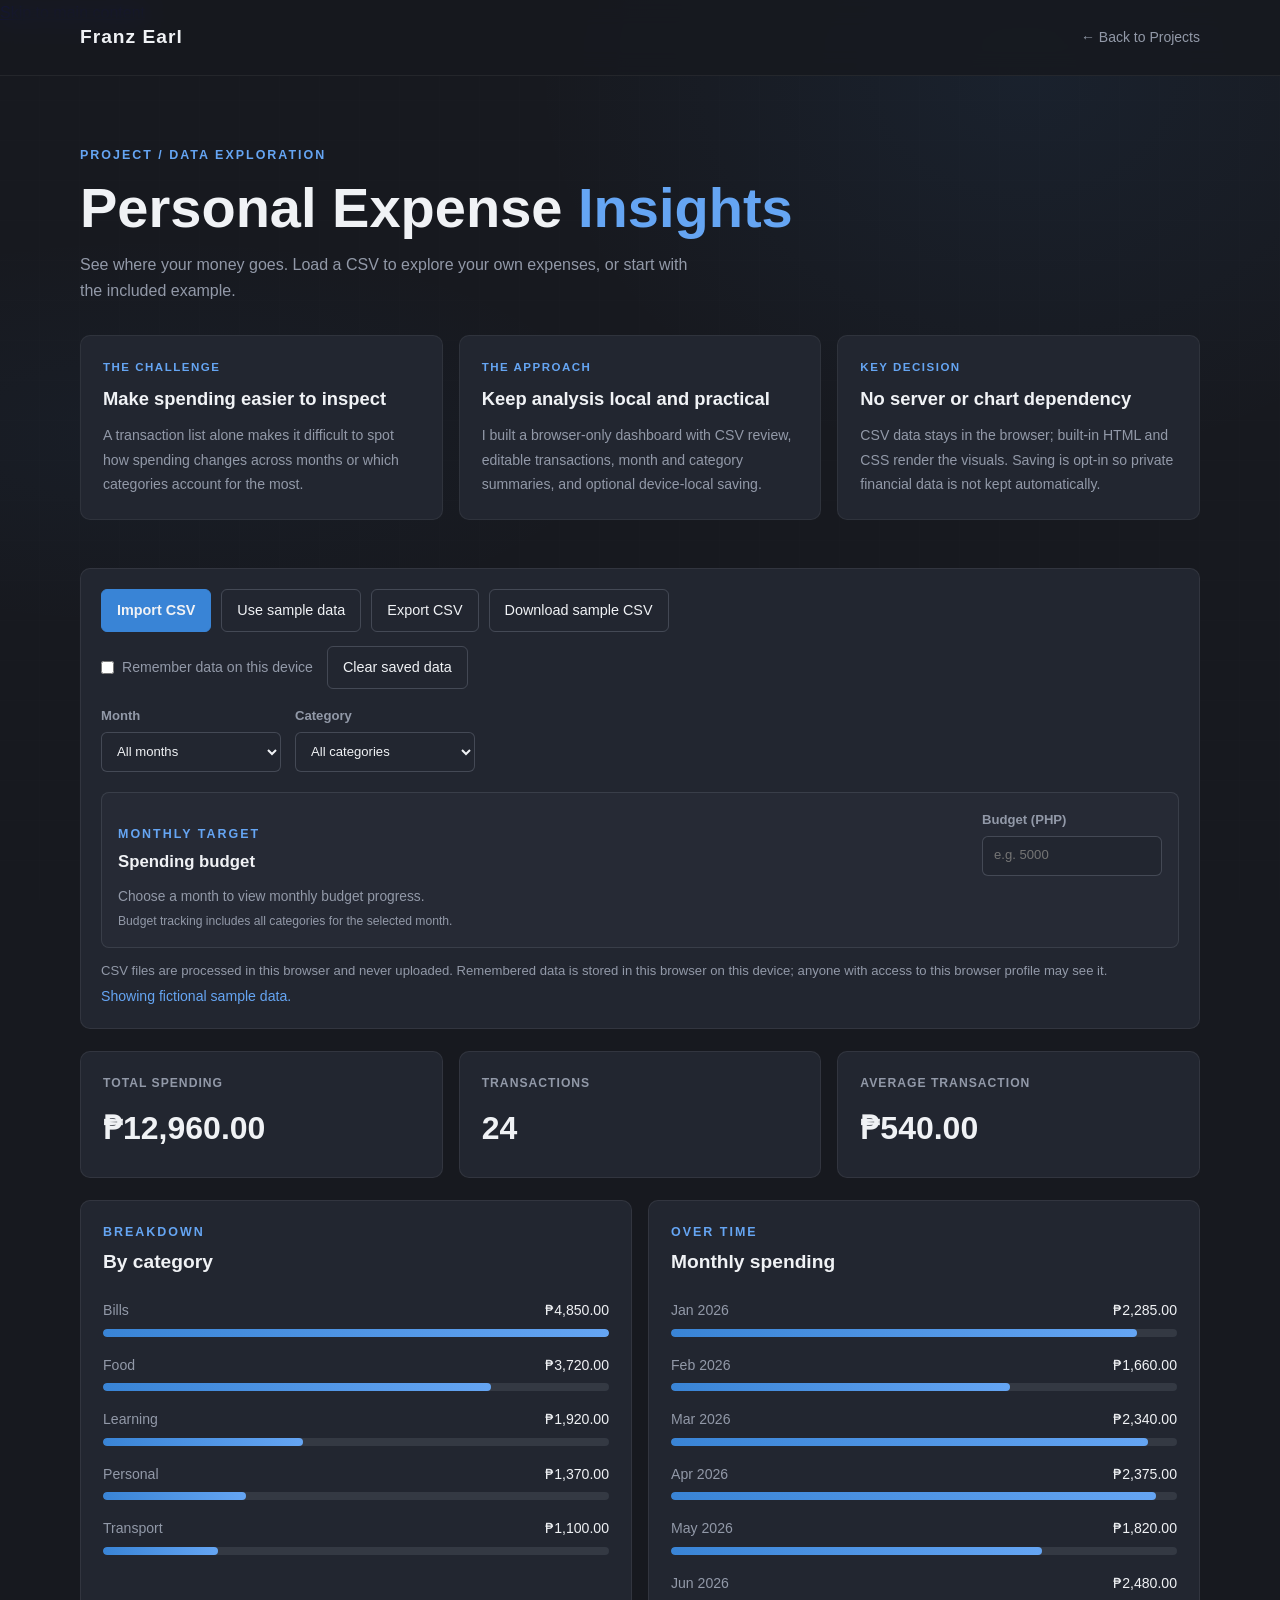
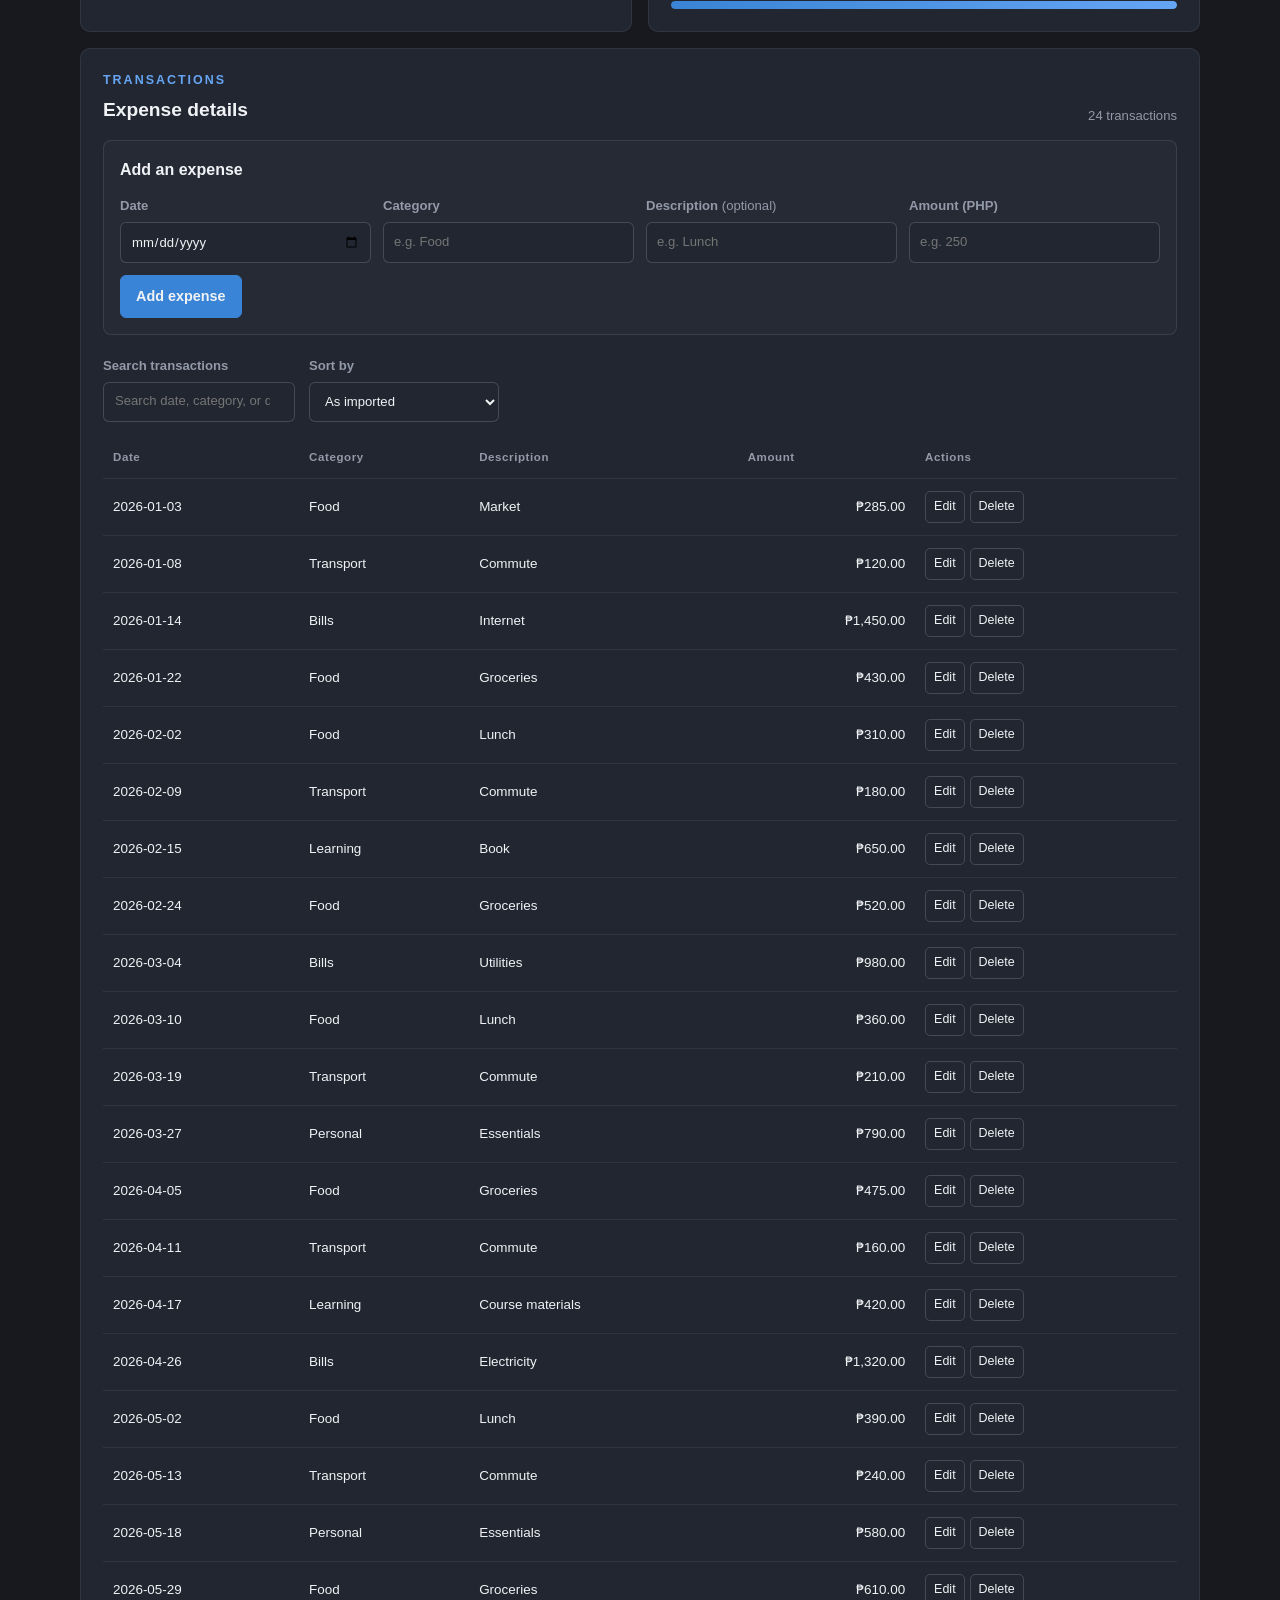
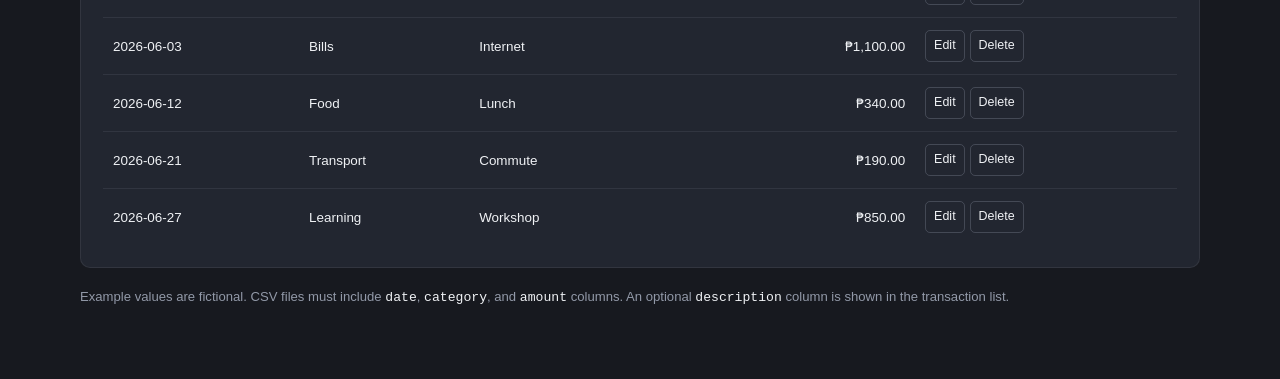
==== commit dff636a7: "Add skip link to expense dashboard" ====
--- a/projects/expense-insights/index.html
+++ b/projects/expense-insights/index.html
@@ -10,6 +10,7 @@
     <script src="script.js" defer></script>
 </head>
 <body>
+    <a class="skip-link" href="#main-content">Skip to main content</a>
     <header>
         <nav class="navbar">
             <a href="../../index.html" class="logo">Franz Earl</a>
@@ -17,7 +18,7 @@
         </nav>
     </header>
 
-    <main class="expense-dashboard">
+    <main id="main-content" tabindex="-1" class="expense-dashboard">
         <div class="dashboard-container">
             <section class="dashboard-heading" aria-labelledby="dashboard-title">
                 <p class="dashboard-eyebrow">PROJECT / DATA EXPLORATION</p>
--- a/styles.css
+++ b/styles.css
@@ -30,6 +30,12 @@
     color: var(--text-primary);
     font-family: Arial, sans-serif;
     line-height: 1.6;
+    background-image:
+        radial-gradient(ellipse at 80% 8%, rgba(57, 132, 214, 0.08), transparent 34%),
+        radial-gradient(ellipse at 12% 48%, rgba(57, 132, 214, 0.045), transparent 30%),
+        repeating-linear-gradient(0deg, transparent 0 39px, rgba(255, 255, 255, 0.012) 40px),
+        repeating-linear-gradient(90deg, transparent 0 39px, rgba(255, 255, 255, 0.012) 40px);
+    background-attachment: fixed;
 }
 
 /* ---------- Navigation Bar ---------- */
@@ -72,10 +78,29 @@
 }
 
 .nav-links a {
+    position: relative;
     color: var(--text-secondary);
     font-size: 0.95rem;
     text-decoration: none;
     transition: color 0.2s ease;
+}
+
+.nav-links a::after {
+    position: absolute;
+    right: 0;
+    bottom: -5px;
+    left: 0;
+    height: 2px;
+    background: var(--accent);
+    content: "";
+    transform: scaleX(0);
+    transform-origin: left;
+    transition: transform 0.2s ease;
+}
+
+.nav-links a:hover::after,
+.nav-links a.active::after {
+    transform: scaleX(1);
 }
 
 .nav-toggle {
@@ -134,14 +159,25 @@
     min-height: 100vh;
     max-width: 1200px;
     margin: auto;
-    padding: 75px 40px 0;
-
-    display: flex;
+    padding: 100px 40px 45px;
+
+    display: grid;
+    grid-template-columns: minmax(0, 0.95fr) minmax(0, 1.05fr);
     align-items: center;
+    gap: 32px;
 }
 
 .hero-content {
-    max-width: 750px;
+    max-width: 600px;
+    animation: hero-enter 700ms ease-out both;
+}
+
+.hero .project-grid {
+    grid-template-columns: minmax(0, 1fr);
+}
+
+.hero .project-carousel-controls {
+    max-width: none;
 }
 
 .hero-greeting {
@@ -153,7 +189,7 @@
 }
 
 .hero h1 {
-    font-size: clamp(3rem, 7vw, 5.5rem);
+    font-size: clamp(2.4rem, 4.2vw, 3.5rem);
     line-height: 1.1;
     margin-bottom: 15px;
 }
@@ -171,52 +207,16 @@
     margin-bottom: 35px;
 }
 
-/* ---------- Hero Decoration ---------- */
-
-.hero {
-    position: relative;
-    isolation: isolate;
-}
-
-.hero::before {
-    content: "";
-    position: absolute;
-    width: 450px;
-    aspect-ratio: 1;
-    right: 7%;
-    top: 50%;
-    transform: translateY(-50%);
-
-    background: radial-gradient(
-        circle,
-        rgba(57, 132, 214, 0.18) 0%,
-        rgba(57, 132, 214, 0.06) 45%,
-        transparent 70%
-    );
-
-    filter: blur(15px);
-    pointer-events: none;
-    z-index: -1;
-}
-
-.hero::after {
-    content: "";
-    position: absolute;
-    width: 380px;
-    aspect-ratio: 1;
-    right: 3%;
-    top: 50%;
-    transform: translateY(-50%);
-
-    border-radius: 50%;
-    border: 1px solid rgba(101, 165, 243, 0.12);
-
-    box-shadow:
-        0 0 0 35px rgba(101, 165, 243, 0.025),
-        0 0 0 70px rgba(101, 165, 243, 0.02);
-
-    pointer-events: none;
-    z-index: -1;
+@keyframes hero-enter {
+    from {
+        opacity: 0;
+        transform: translateY(18px);
+    }
+
+    to {
+        opacity: 1;
+        transform: translateY(0);
+    }
 }
 
 /* ---------- Hero Buttons ---------- */
@@ -385,17 +385,14 @@
     .hero {
         padding-left: 20px;
         padding-right: 20px;
+        padding-top: 105px;
+        padding-bottom: 75px;
     }
 
     .hero h1 {
         font-size: clamp(2rem, 10vw, 3.25rem);
     }
 
-    .hero::before,
-    .hero::after {
-        right: -180px;
-        opacity: 0.35;
-    }
 }
 
 
@@ -420,6 +417,102 @@
     display: grid;
     grid-template-columns: repeat(auto-fit, minmax(280px, 1fr));
     gap: 25px;
+}
+
+.project-slide[hidden] {
+    display: none;
+}
+
+.project-carousel-controls {
+    max-width: 760px;
+    margin: 18px auto 0;
+    display: flex;
+    align-items: center;
+    gap: 12px;
+}
+
+.hero .project-carousel-controls {
+    max-width: none;
+}
+
+.project-carousel-arrow {
+    width: 34px;
+    height: 34px;
+    border: 1px solid rgba(146, 153, 168, 0.25);
+    border-radius: 50%;
+    color: var(--text-primary);
+    background: transparent;
+    cursor: pointer;
+    transition: border-color 0.2s ease, background 0.2s ease;
+}
+
+.project-carousel-arrow:hover {
+    border-color: var(--accent);
+    background: rgba(57, 132, 214, 0.12);
+}
+
+.project-carousel-dots {
+    display: flex;
+    align-items: center;
+    gap: 7px;
+}
+
+.project-carousel-dot {
+    width: 8px;
+    height: 8px;
+    padding: 0;
+    border: 0;
+    border-radius: 8px;
+    background: #596273;
+    cursor: pointer;
+    transition: width 0.2s ease, background 0.2s ease;
+}
+
+.project-carousel-dot[aria-current="true"] {
+    width: 22px;
+    background: var(--accent);
+}
+
+.project-carousel-count {
+    margin-left: auto;
+    color: var(--text-secondary);
+    font: 0.75rem Consolas, monospace;
+}
+
+.project-filters {
+    display: flex;
+    flex-wrap: wrap;
+    gap: 8px;
+    margin: 0 0 8px;
+}
+
+.project-filter {
+    min-height: 38px;
+    padding: 8px 13px;
+    border: 1px solid rgba(146, 153, 168, 0.3);
+    border-radius: 6px;
+    color: var(--text-secondary);
+    background: transparent;
+    font: inherit;
+    font-size: 0.85rem;
+    cursor: pointer;
+}
+
+.project-filter[aria-pressed="true"] {
+    border-color: var(--accent);
+    color: var(--text-primary);
+    background: rgba(57, 132, 214, 0.16);
+}
+
+.project-filter-status {
+    min-height: 1.4em;
+    margin: 0 0 14px;
+    color: var(--text-secondary);
+    font-size: 0.82rem;
+}
+
+#all-projects-grid .project-card[hidden] {
+    display: none;
 }
 
 .project-card {
@@ -441,6 +534,7 @@
 .project-card:hover {
     transform: translateY(-5px);
     border-color: var(--accent);
+    box-shadow: 0 14px 35px rgba(0, 0, 0, 0.2);
 }
 
 .project-card-link,
@@ -479,6 +573,97 @@
 .project-image::after {
     width: 340px;
     height: 340px;
+}
+
+.job-trends-preview {
+    position: relative;
+    z-index: 1;
+    width: min(78%, 330px);
+    padding: 14px;
+    border: 1px solid rgba(146, 153, 168, 0.24);
+    border-radius: 8px;
+    background: rgba(23, 25, 31, 0.94);
+    box-shadow: 0 16px 35px rgba(0, 0, 0, 0.32);
+    color: var(--text-primary);
+    text-align: left;
+}
+
+.labor-market-preview {
+    position: relative;
+    z-index: 1;
+    width: min(78%, 330px);
+    padding: 14px;
+    border: 1px solid rgba(146, 153, 168, 0.24);
+    border-radius: 8px;
+    background: rgba(23, 25, 31, 0.94);
+    box-shadow: 0 16px 35px rgba(0, 0, 0, 0.32);
+    color: var(--text-primary);
+    text-align: left;
+}
+
+.labor-preview-metric {
+    display: flex;
+    align-items: center;
+    justify-content: space-between;
+    margin-top: 13px;
+    color: var(--text-secondary);
+    font-size: 0.68rem;
+}
+
+.labor-preview-metric i {
+    width: 34px;
+    height: 8px;
+    border-radius: 99px;
+    background: #81c995;
+}
+
+.labor-preview-bars {
+    height: 44px;
+    display: flex;
+    align-items: flex-end;
+    gap: 8px;
+    margin-top: 9px;
+    border-bottom: 1px solid rgba(146, 153, 168, 0.3);
+}
+
+.labor-preview-bars i {
+    flex: 1;
+    height: 58%;
+    border-radius: 3px 3px 0 0;
+    background: linear-gradient(180deg, #62a5f3, rgba(98, 165, 243, 0.32));
+}
+
+.labor-preview-bars i:nth-child(2) {
+    height: 76%;
+}
+
+.labor-preview-bars i:nth-child(3) {
+    height: 92%;
+}
+
+.labor-preview-years {
+    display: flex;
+    justify-content: space-between;
+    margin-top: 5px;
+    color: var(--text-secondary);
+    font: 0.62rem Consolas, monospace;
+}
+
+.job-preview-row {
+    display: grid;
+    grid-template-columns: 72px 1fr;
+    align-items: center;
+    gap: 10px;
+    margin-top: 12px;
+    color: var(--text-secondary);
+    font-size: 0.68rem;
+}
+
+.job-preview-row i {
+    height: 7px;
+    width: var(--skill-width);
+    border-radius: 99px;
+    background: linear-gradient(90deg, var(--accent), var(--accent-hover));
 }
 
 .code-preview,
@@ -656,10 +841,24 @@
 
 /* ---------- Projects Responsive ---------- */
 
+@media (max-width: 768px) {
+    .hero {
+        min-height: auto;
+        padding: 120px 40px 90px;
+        grid-template-columns: minmax(0, 680px);
+        justify-content: center;
+        gap: 50px;
+    }
+}
+
 @media (max-width: 900px) {
     .project-grid {
         grid-template-columns: repeat(2, 1fr);
     }
+
+    .hero .project-grid {
+        grid-template-columns: minmax(0, 1fr);
+    }
 }
 
 @media (max-width: 600px) {
@@ -669,6 +868,10 @@
 
     .project-grid {
         grid-template-columns: 1fr;
+    }
+
+    .hero .project-grid {
+        grid-template-columns: minmax(0, 1fr);
     }
 
     .project-image {
@@ -699,10 +902,11 @@
     background: var(--background);
     border: 1px solid rgba(255, 255, 255, 0.06);
     border-radius: 10px;
-    transition: border-color 0.25s ease;
+    transition: transform 0.25s ease, border-color 0.25s ease;
 }
 
 .skill-card:hover {
+    transform: translateY(-4px);
     border-color: var(--accent);
 }
 
@@ -792,10 +996,11 @@
     border: 1px solid rgba(146, 153, 168, 0.15);
     border-radius: 8px;
     text-decoration: none;
-    transition: border-color 0.2s, background 0.2s;
+    transition: transform 0.2s, border-color 0.2s, background 0.2s;
 }
 
 .contact-link:hover {
+    transform: translateY(-3px);
     background: #1D222C;
     border-color: var(--accent);
 }
@@ -822,6 +1027,19 @@
 .contact-link:hover .contact-link-arrow {
     color: var(--accent-hover);
     transform: translate(2px, -2px);
+}
+
+.reveal-on-scroll {
+    opacity: 0;
+    transform: translateY(18px);
+    transition:
+        opacity 600ms ease var(--reveal-delay, 0ms),
+        transform 600ms ease var(--reveal-delay, 0ms);
+}
+
+.reveal-on-scroll.is-visible {
+    opacity: 1;
+    transform: translateY(0);
 }
 
 /* ---------- Contact Responsive ---------- */
@@ -1025,38 +1243,6 @@
 
 .back-link:hover {
     color: var(--accent-hover);
-}
-
-@media (max-width: 600px) {
-    .programs-page {
-        padding: 70px 20px;
-    }
-
-    .programs-heading h1 {
-        font-size: 34px;
-    }
-
-    .program-overview {
-        grid-template-columns: 1fr;
-        gap: 12px;
-        margin-bottom: 36px;
-    }
-
-    .program-overview-card {
-        padding: 18px;
-    }
-}
-
-@media (min-width: 601px) and (max-width: 900px) {
-    .program-overview {
-        grid-template-columns: repeat(2, minmax(0, 1fr));
-    }
-
-    .program-overview-card:last-child {
-        grid-column: 1 / -1;
-        width: min(100%, 420px);
-        justify-self: center;
-    }
 }
 
 @media (prefers-reduced-motion: reduce) {
@@ -1068,4 +1254,52 @@
         animation-iteration-count: 1 !important;
         transition-duration: 0.01ms !important;
     }
-}
+
+    .reveal-on-scroll {
+        opacity: 1;
+        transform: none;
+    }
+}
+
+@media (max-width: 600px) {
+    .programs-page {
+        padding: 70px 20px;
+    }
+
+    .programs-heading h1 {
+        font-size: 34px;
+    }
+
+    .program-overview {
+        grid-template-columns: 1fr;
+        gap: 12px;
+        margin-bottom: 36px;
+    }
+
+    .program-overview-card {
+        padding: 18px;
+    }
+}
+
+@media (min-width: 601px) and (max-width: 900px) {
+    .program-overview {
+        grid-template-columns: repeat(2, minmax(0, 1fr));
+    }
+
+    .program-overview-card:last-child {
+        grid-column: 1 / -1;
+        width: min(100%, 420px);
+        justify-self: center;
+    }
+}
+
+@media (prefers-reduced-motion: reduce) {
+    *,
+    *::before,
+    *::after {
+        scroll-behavior: auto !important;
+        animation-duration: 0.01ms !important;
+        animation-iteration-count: 1 !important;
+        transition-duration: 0.01ms !important;
+    }
+}
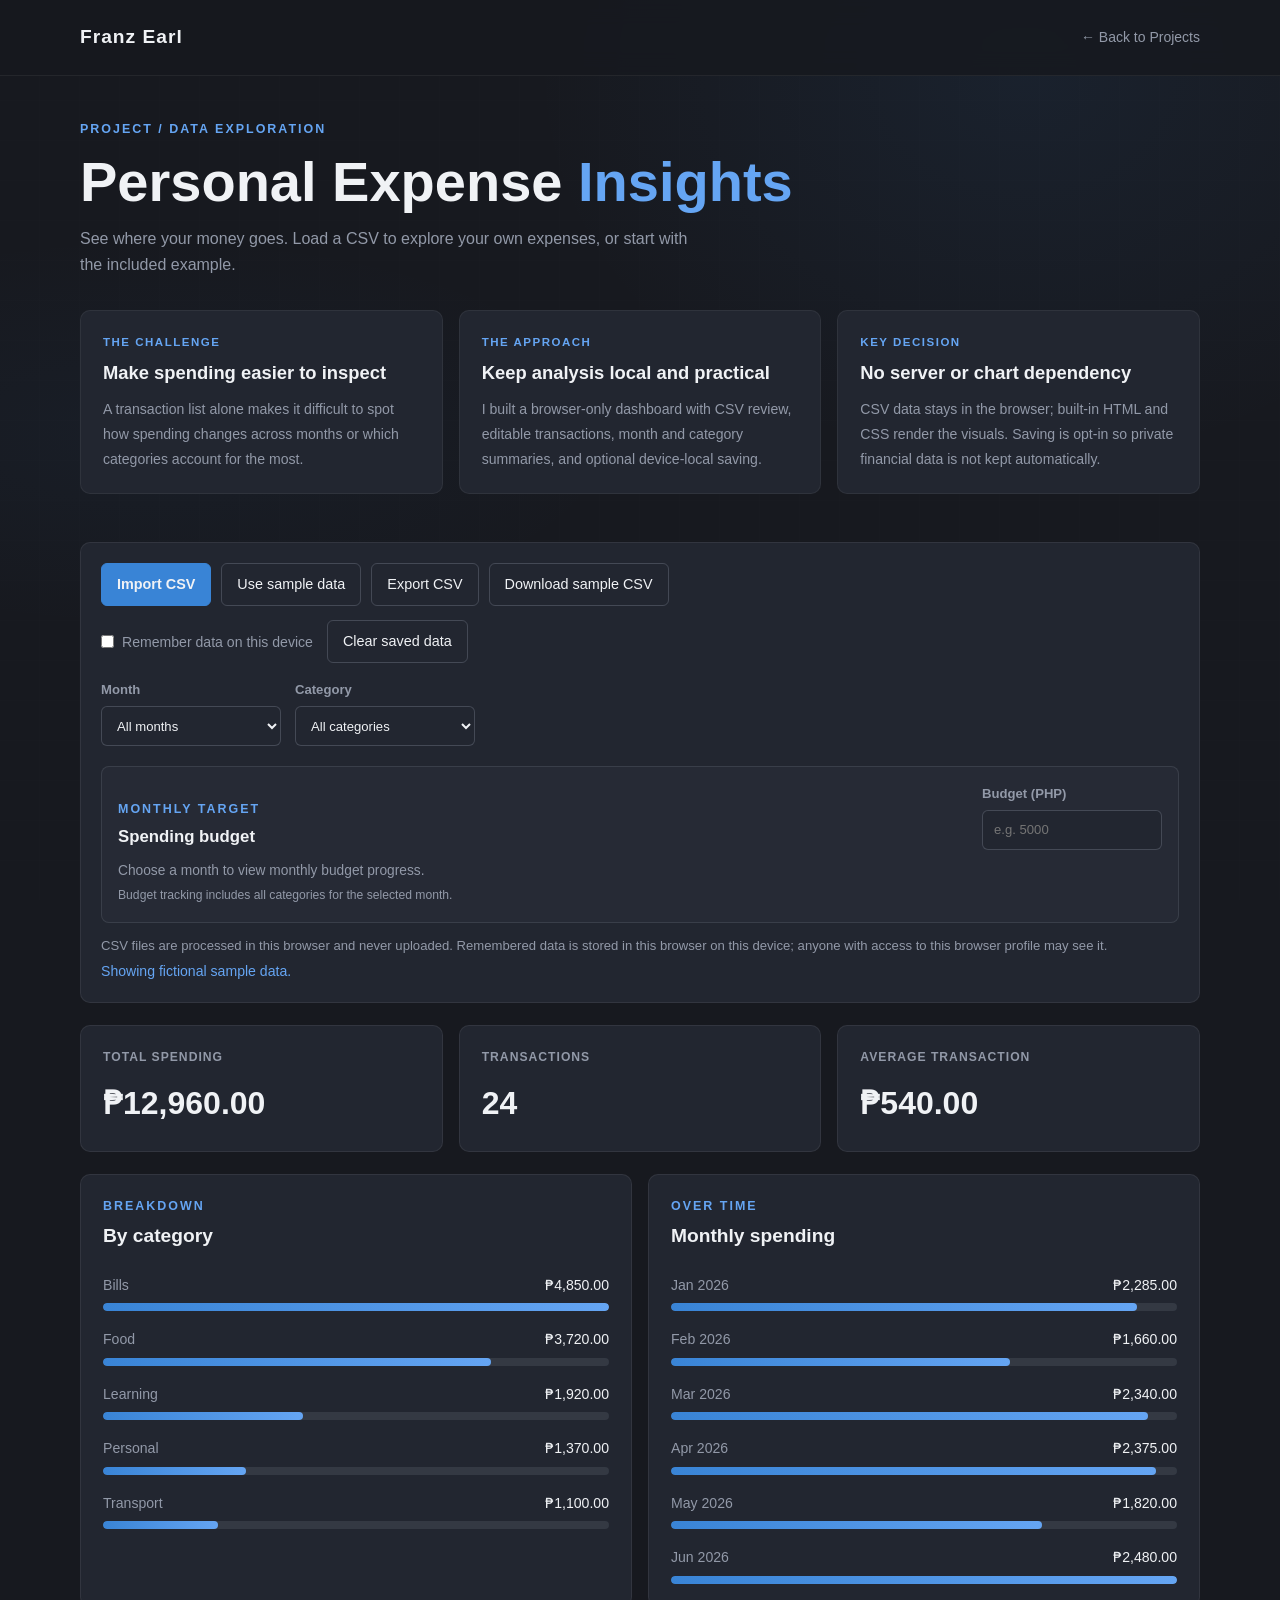
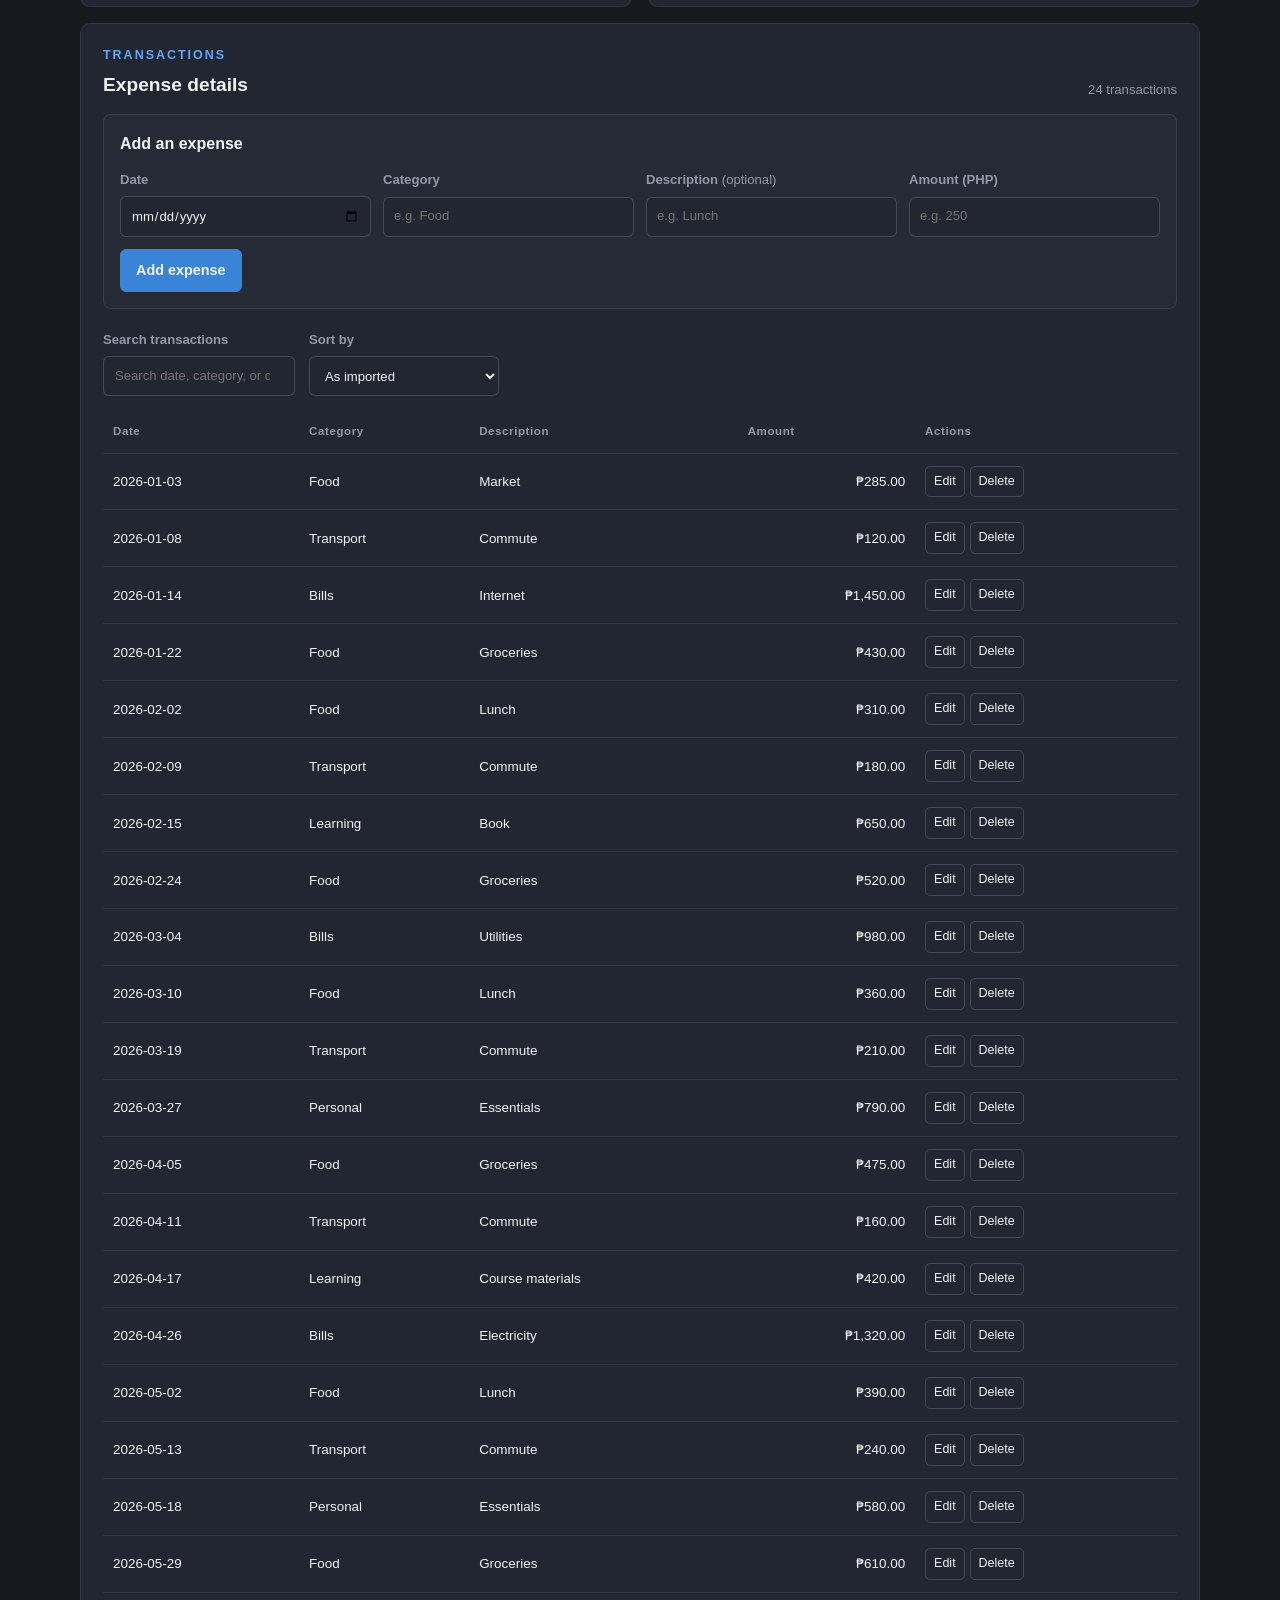
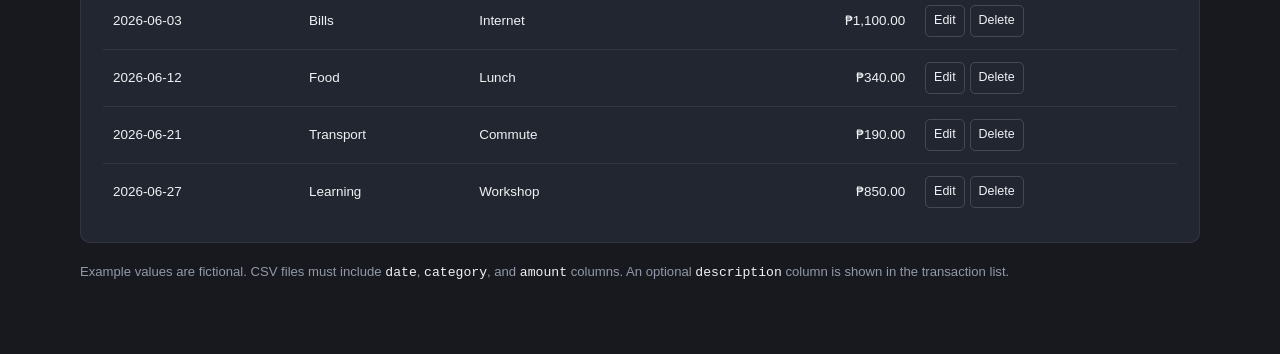
==== commit e394f305: "Refresh page landmark markup" ====
--- a/projects/expense-insights/index.html
+++ b/projects/expense-insights/index.html
@@ -10,7 +10,7 @@
     <script src="script.js" defer></script>
 </head>
 <body>
-    <a class="skip-link" href="#main-content">Skip to main content</a>
+
     <header>
         <nav class="navbar">
             <a href="../../index.html" class="logo">Franz Earl</a>
@@ -18,7 +18,7 @@
         </nav>
     </header>
 
-    <main id="main-content" tabindex="-1" class="expense-dashboard">
+    <main class="expense-dashboard">
         <div class="dashboard-container">
             <section class="dashboard-heading" aria-labelledby="dashboard-title">
                 <p class="dashboard-eyebrow">PROJECT / DATA EXPLORATION</p>
--- a/styles.css
+++ b/styles.css
@@ -151,6 +151,29 @@
 
 section {
     scroll-margin-top: 75px;
+}
+
+.skip-link {
+    position: fixed;
+    top: 12px;
+    left: 12px;
+    z-index: 101;
+    padding: 9px 14px;
+    border: 1px solid var(--accent-hover);
+    border-radius: 6px;
+    color: #fff;
+    background: var(--accent);
+    font-weight: 600;
+    text-decoration: none;
+    transform: translateY(calc(-100% - 16px));
+}
+
+.skip-link:focus-visible {
+    transform: translateY(0);
+}
+
+#main-content {
+    scroll-margin-top: 85px;
 }
 
 /* ---------- Hero Section ---------- */
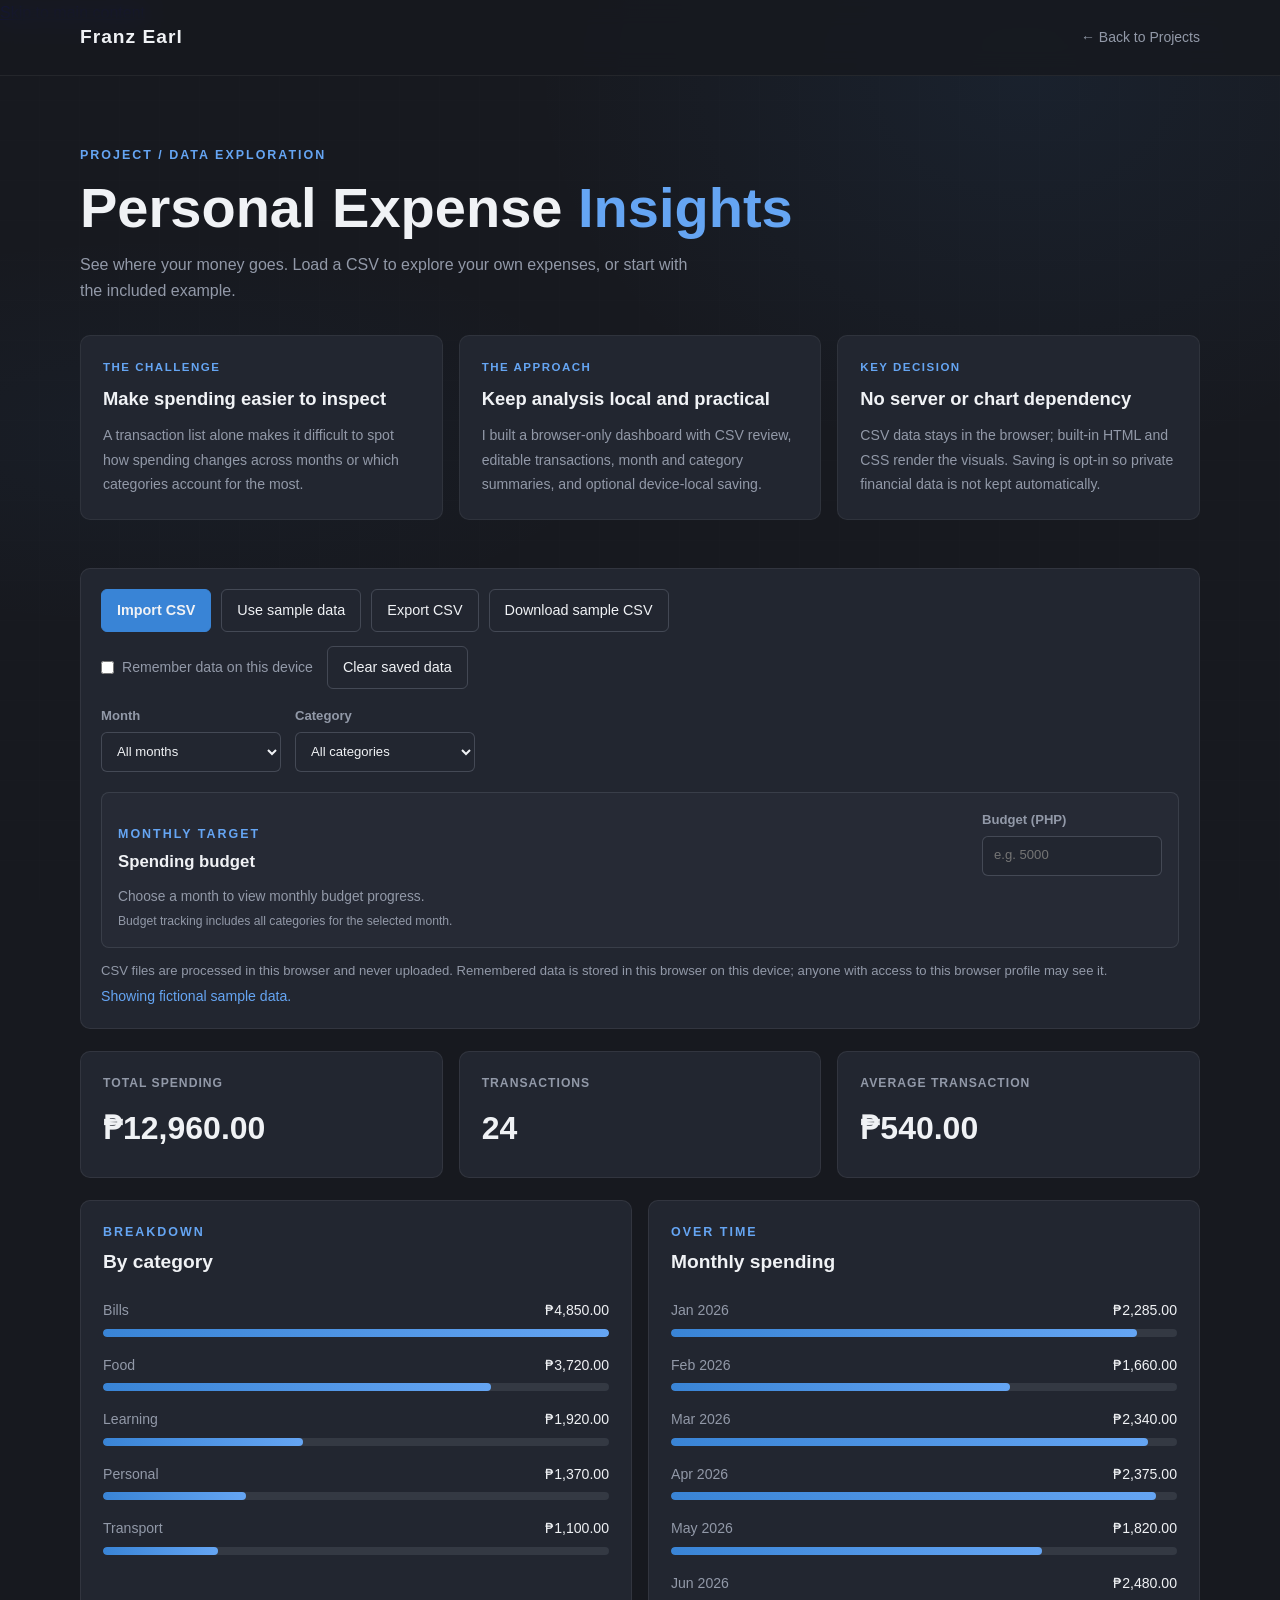
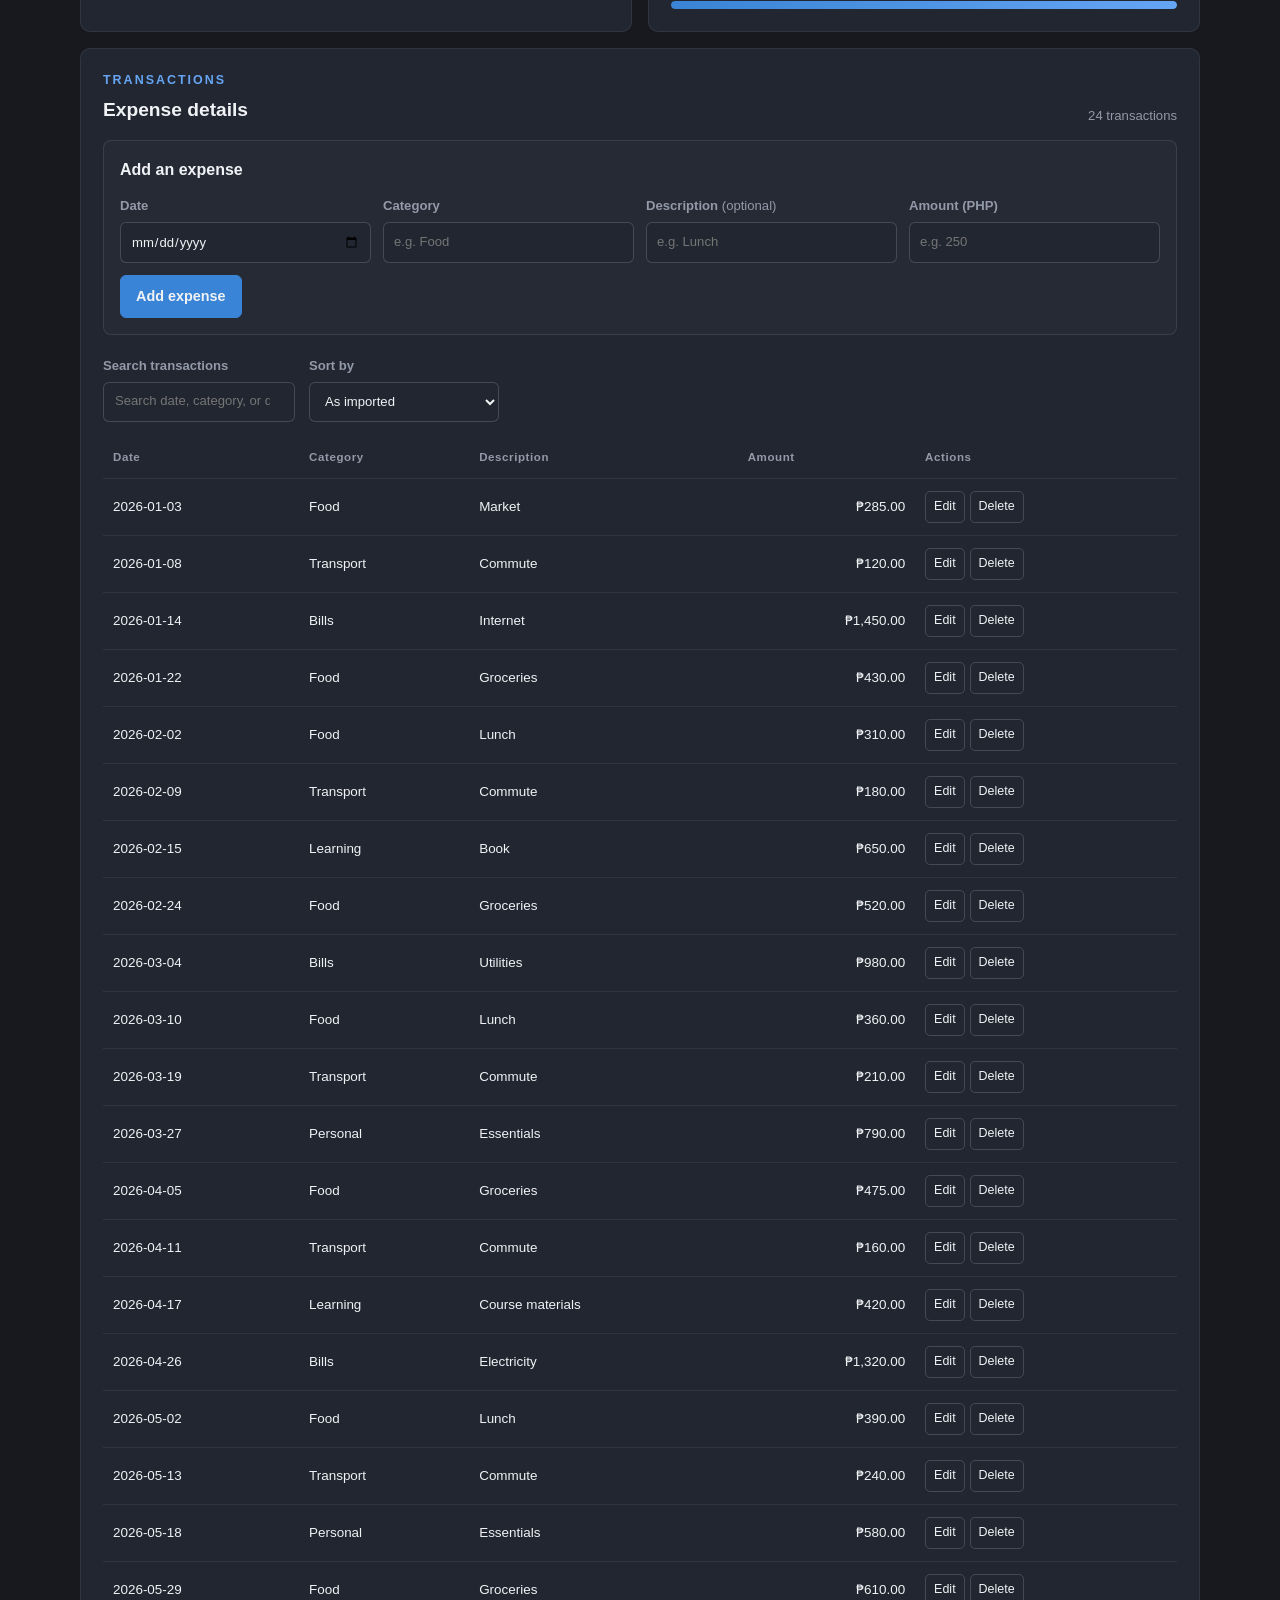
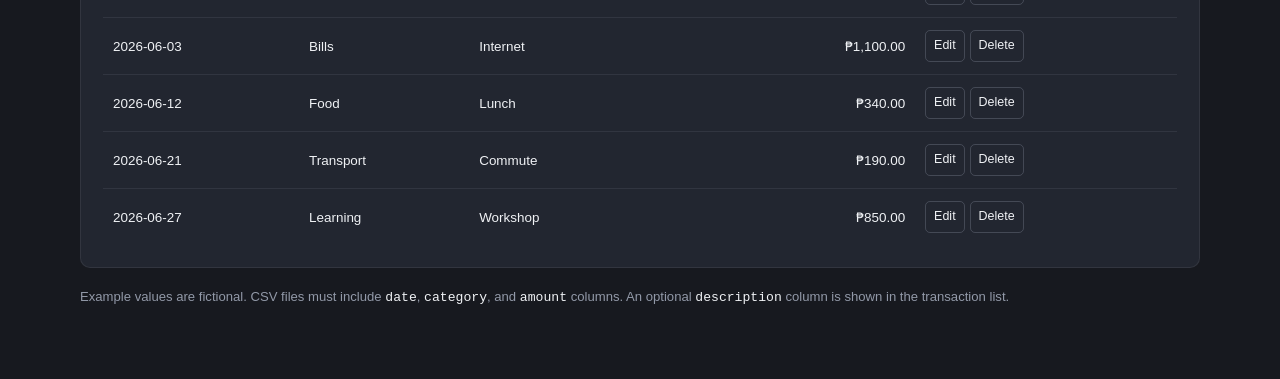
==== commit 08dda9eb: "Preserve merged skip navigation" ====
--- a/projects/expense-insights/index.html
+++ b/projects/expense-insights/index.html
@@ -10,7 +10,7 @@
     <script src="script.js" defer></script>
 </head>
 <body>
-
+    <a class="skip-link" href="#main-content">Skip to main content</a>
     <header>
         <nav class="navbar">
             <a href="../../index.html" class="logo">Franz Earl</a>
@@ -18,7 +18,7 @@
         </nav>
     </header>
 
-    <main class="expense-dashboard">
+    <main id="main-content" tabindex="-1" class="expense-dashboard">
         <div class="dashboard-container">
             <section class="dashboard-heading" aria-labelledby="dashboard-title">
                 <p class="dashboard-eyebrow">PROJECT / DATA EXPLORATION</p>
--- a/styles.css
+++ b/styles.css
@@ -153,28 +153,7 @@
     scroll-margin-top: 75px;
 }
 
-.skip-link {
-    position: fixed;
-    top: 12px;
-    left: 12px;
-    z-index: 101;
-    padding: 9px 14px;
-    border: 1px solid var(--accent-hover);
-    border-radius: 6px;
-    color: #fff;
-    background: var(--accent);
-    font-weight: 600;
-    text-decoration: none;
-    transform: translateY(calc(-100% - 16px));
-}
-
-.skip-link:focus-visible {
-    transform: translateY(0);
-}
-
-#main-content {
-    scroll-margin-top: 85px;
-}
+
 
 /* ---------- Hero Section ---------- */
 
